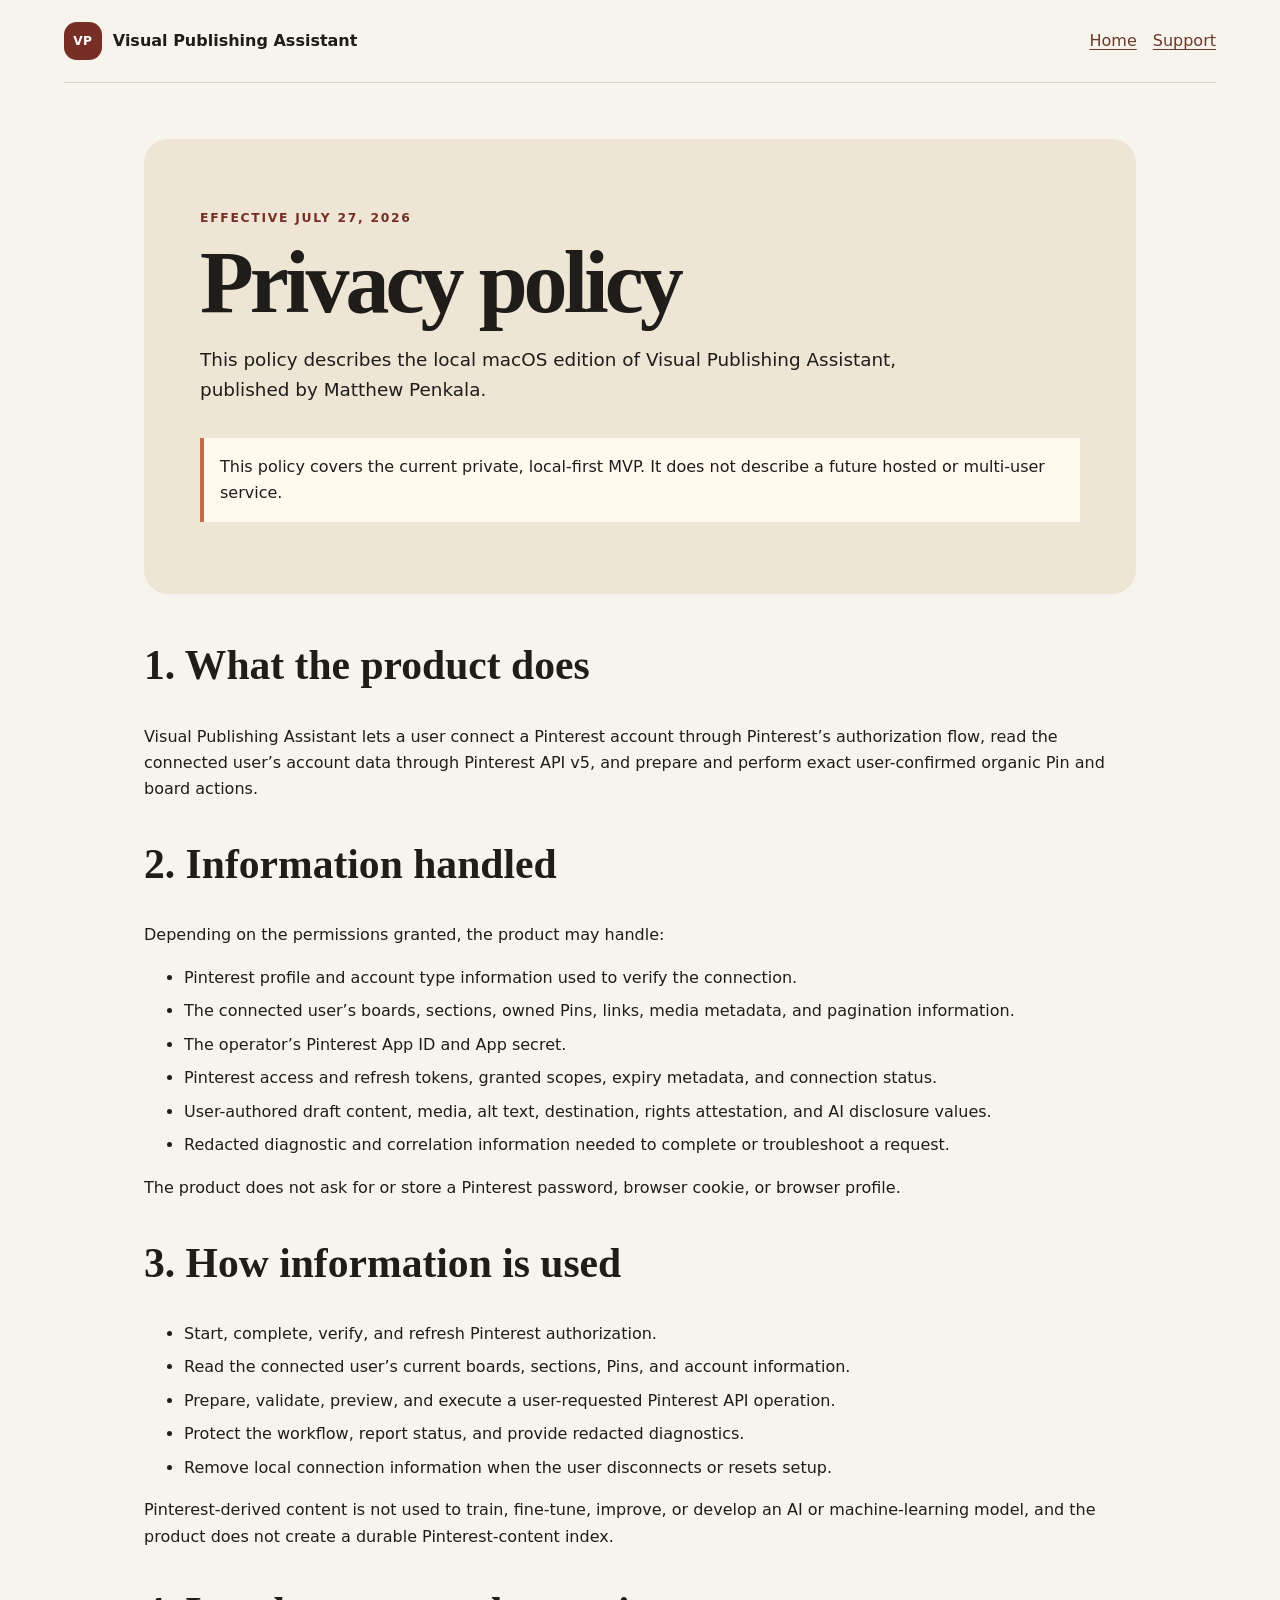
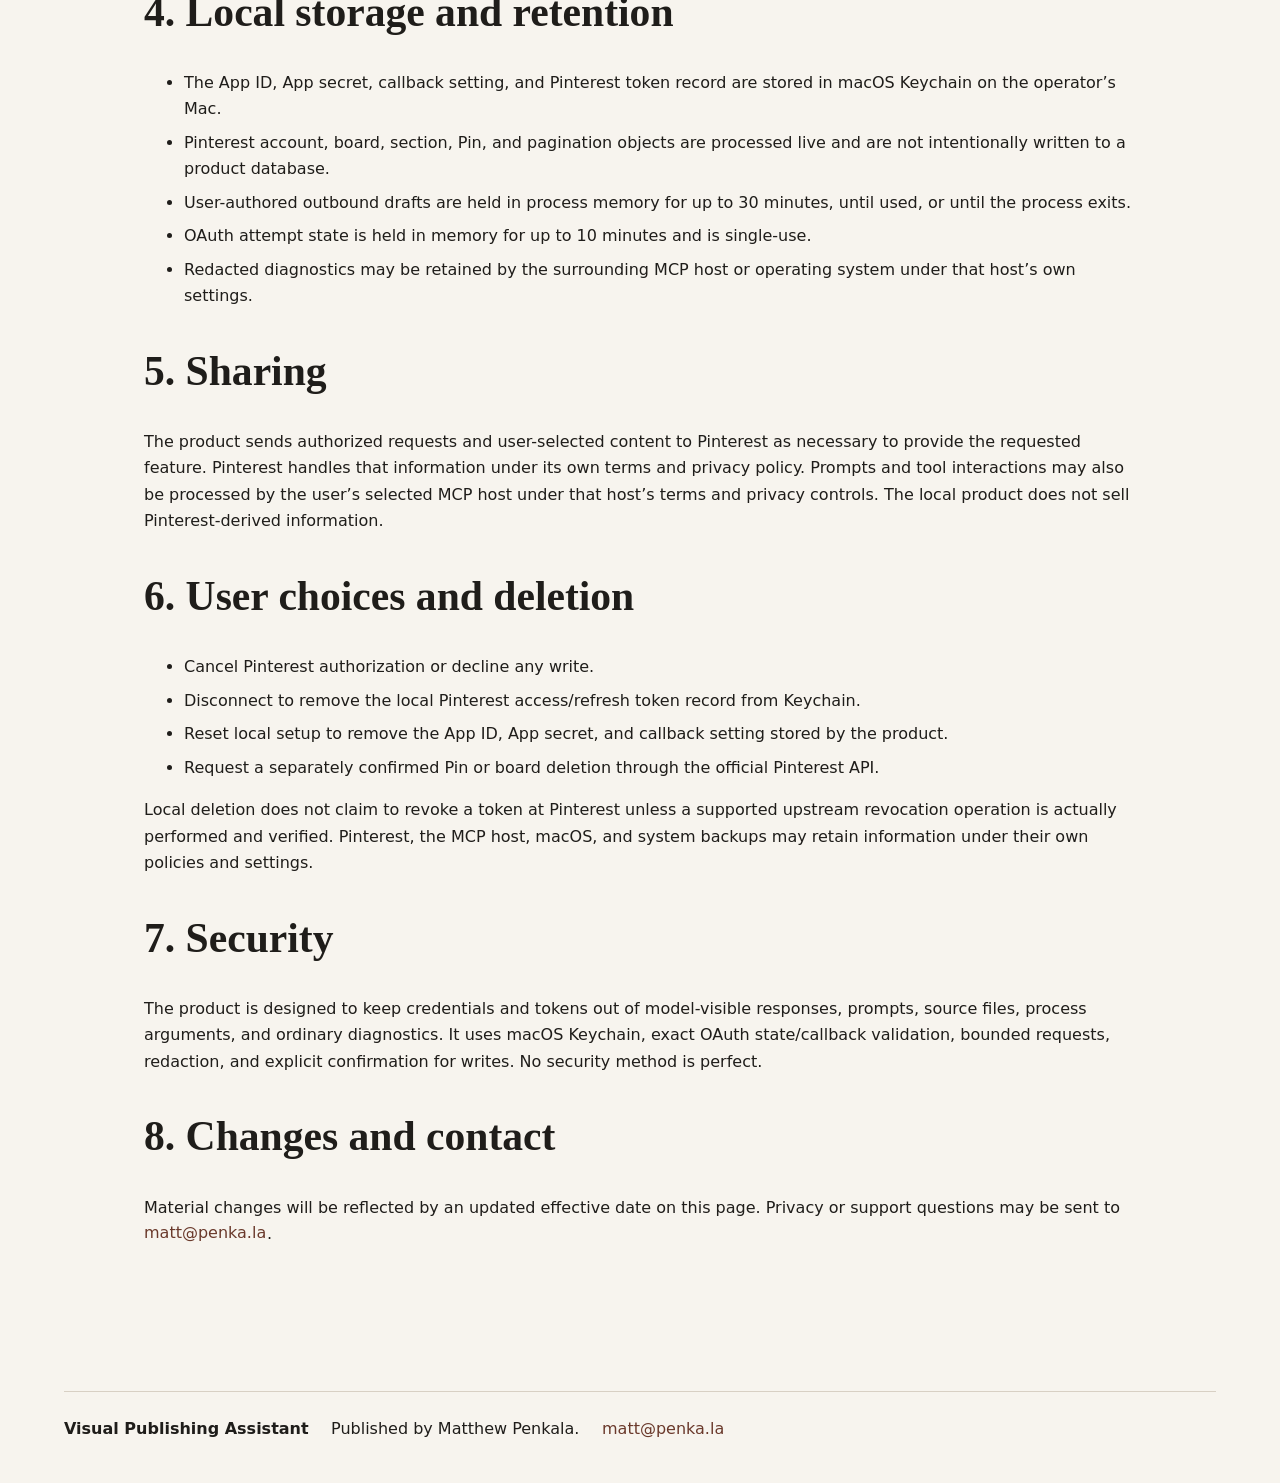
==== privacy/index.html @ 038d13bb "Protect the contact address from automated harvesting The support address was previously exposed as " ====
<!doctype html>
<html lang="en">
  <head>
    <meta charset="utf-8">
    <meta name="viewport" content="width=device-width, initial-scale=1">
    <meta name="description" content="Privacy practices for the local macOS edition of Visual Publishing Assistant.">
    <meta name="robots" content="index, follow, noai, noimageai">
    <title>Privacy Policy · Visual Publishing Assistant</title>
    <link rel="stylesheet" href="../styles.css">
    <script src="../contact.js" defer></script>
  </head>
  <body>
    <header class="site-header">
      <a class="wordmark" href="../"><span class="mark" aria-hidden="true">VP</span> Visual Publishing Assistant</a>
      <nav aria-label="Primary navigation"><a href="../">Home</a><a href="../support/">Support</a></nav>
    </header>
    <main>
      <article>
        <header class="hero compact">
          <p class="eyebrow">Effective July 27, 2026</p>
          <h1>Privacy policy</h1>
          <p class="lede">This policy describes the local macOS edition of Visual Publishing Assistant, published by Matthew Penkala.</p>
          <p class="notice">This policy covers the current private, local-first MVP. It does not describe a future hosted or multi-user service.</p>
        </header>
        <h2>1. What the product does</h2>
        <p>Visual Publishing Assistant lets a user connect a Pinterest account through Pinterest’s authorization flow, read the connected user’s account data through Pinterest API v5, and prepare and perform exact user-confirmed organic Pin and board actions.</p>
        <h2>2. Information handled</h2>
        <p>Depending on the permissions granted, the product may handle:</p>
        <ul>
          <li>Pinterest profile and account type information used to verify the connection.</li>
          <li>The connected user’s boards, sections, owned Pins, links, media metadata, and pagination information.</li>
          <li>The operator’s Pinterest App ID and App secret.</li>
          <li>Pinterest access and refresh tokens, granted scopes, expiry metadata, and connection status.</li>
          <li>User-authored draft content, media, alt text, destination, rights attestation, and AI disclosure values.</li>
          <li>Redacted diagnostic and correlation information needed to complete or troubleshoot a request.</li>
        </ul>
        <p>The product does not ask for or store a Pinterest password, browser cookie, or browser profile.</p>
        <h2>3. How information is used</h2>
        <ul>
          <li>Start, complete, verify, and refresh Pinterest authorization.</li>
          <li>Read the connected user’s current boards, sections, Pins, and account information.</li>
          <li>Prepare, validate, preview, and execute a user-requested Pinterest API operation.</li>
          <li>Protect the workflow, report status, and provide redacted diagnostics.</li>
          <li>Remove local connection information when the user disconnects or resets setup.</li>
        </ul>
        <p>Pinterest-derived content is not used to train, fine-tune, improve, or develop an AI or machine-learning model, and the product does not create a durable Pinterest-content index.</p>
        <h2>4. Local storage and retention</h2>
        <ul>
          <li>The App ID, App secret, callback setting, and Pinterest token record are stored in macOS Keychain on the operator’s Mac.</li>
          <li>Pinterest account, board, section, Pin, and pagination objects are processed live and are not intentionally written to a product database.</li>
          <li>User-authored outbound drafts are held in process memory for up to 30 minutes, until used, or until the process exits.</li>
          <li>OAuth attempt state is held in memory for up to 10 minutes and is single-use.</li>
          <li>Redacted diagnostics may be retained by the surrounding MCP host or operating system under that host’s own settings.</li>
        </ul>
        <h2>5. Sharing</h2>
        <p>The product sends authorized requests and user-selected content to Pinterest as necessary to provide the requested feature. Pinterest handles that information under its own terms and privacy policy. Prompts and tool interactions may also be processed by the user’s selected MCP host under that host’s terms and privacy controls. The local product does not sell Pinterest-derived information.</p>
        <h2>6. User choices and deletion</h2>
        <ul>
          <li>Cancel Pinterest authorization or decline any write.</li>
          <li>Disconnect to remove the local Pinterest access/refresh token record from Keychain.</li>
          <li>Reset local setup to remove the App ID, App secret, and callback setting stored by the product.</li>
          <li>Request a separately confirmed Pin or board deletion through the official Pinterest API.</li>
        </ul>
        <p>Local deletion does not claim to revoke a token at Pinterest unless a supported upstream revocation operation is actually performed and verified. Pinterest, the MCP host, macOS, and system backups may retain information under their own policies and settings.</p>
        <h2>7. Security</h2>
        <p>The product is designed to keep credentials and tokens out of model-visible responses, prompts, source files, process arguments, and ordinary diagnostics. It uses macOS Keychain, exact OAuth state/callback validation, bounded requests, redaction, and explicit confirmation for writes. No security method is perfect.</p>
        <h2>8. Changes and contact</h2>
        <p>Material changes will be reflected by an updated effective date on this page. Privacy or support questions may be sent to <a href="#contact" data-contact data-contact-display aria-label="Email support (opens your mail app)"><noscript>the address shown when JavaScript is enabled</noscript></a>.</p>
      </article>
    </main>
    <footer><strong>Visual Publishing Assistant</strong><span>Published by Matthew Penkala.</span><a href="#contact" data-contact data-contact-display aria-label="Email support (opens your mail app)"><noscript>Enable JavaScript to view the contact address.</noscript></a></footer>
  </body>
</html>
---- styles.css ----
:root {
  color-scheme: light;
  font-family: Inter, ui-sans-serif, system-ui, -apple-system, BlinkMacSystemFont, "Segoe UI", sans-serif;
  color: #1f1d1a;
  background: #f7f4ee;
  line-height: 1.65;
}

* { box-sizing: border-box; }
body { margin: 0; }
a { color: #6a392b; text-underline-offset: 0.2em; }
.site-header, main, footer { width: min(72rem, calc(100% - 2.5rem)); margin-inline: auto; }
.site-header { display: flex; align-items: center; justify-content: space-between; gap: 1rem; padding: 1.4rem 0; border-bottom: 1px solid #d8d0c4; }
.wordmark { display: flex; align-items: center; gap: 0.7rem; color: inherit; font-weight: 750; text-decoration: none; }
.mark { display: grid; place-items: center; width: 2.35rem; aspect-ratio: 1; border-radius: 0.8rem; background: #772f25; color: white; font-size: 0.76rem; letter-spacing: 0.04em; }
nav { display: flex; gap: 1rem; }
main { padding: 3.5rem 0 5rem; }
section, article { max-width: 62rem; margin: 0 auto 4rem; }
.hero { padding: clamp(2rem, 6vw, 5rem); border-radius: 1.5rem; background: #efe5d5; }
.hero.compact { padding: clamp(1.7rem, 5vw, 3.5rem); margin-bottom: 3rem; }
.eyebrow { color: #772f25; font-size: 0.77rem; font-weight: 800; letter-spacing: 0.14em; text-transform: uppercase; }
h1 { max-width: 17ch; margin: 0.35rem 0 1rem; font-family: Georgia, serif; font-size: clamp(2.5rem, 7vw, 5.5rem); line-height: 0.98; letter-spacing: -0.045em; }
h2 { margin-top: 2.4rem; font-family: Georgia, serif; font-size: clamp(1.65rem, 4vw, 2.6rem); line-height: 1.12; }
h3 { margin-bottom: 0.4rem; }
.lede { max-width: 48rem; font-size: 1.15rem; }
.actions { display: flex; flex-wrap: wrap; align-items: center; gap: 1.2rem; margin-top: 2rem; }
.button { padding: 0.75rem 1rem; border-radius: 999px; background: #772f25; color: white; text-decoration: none; }
.grid { display: grid; grid-template-columns: repeat(2, minmax(0, 1fr)); gap: 1rem; }
.grid article { margin: 0; padding: 1.35rem; border: 1px solid #d8d0c4; border-radius: 1rem; background: #fffdf8; }
.notice { margin-top: 2rem; padding: 1rem; border-left: 4px solid #c36e4a; background: #fff9ee; }
li + li { margin-top: 0.45rem; }
footer { display: flex; flex-wrap: wrap; gap: 0.8rem 1.4rem; padding: 1.5rem 0 2.5rem; border-top: 1px solid #d8d0c4; }
@media (max-width: 650px) {
  .site-header { align-items: flex-start; flex-direction: column; }
  .grid { grid-template-columns: 1fr; }
}
.email-canvas { display: inline-block; vertical-align: -0.28em; }
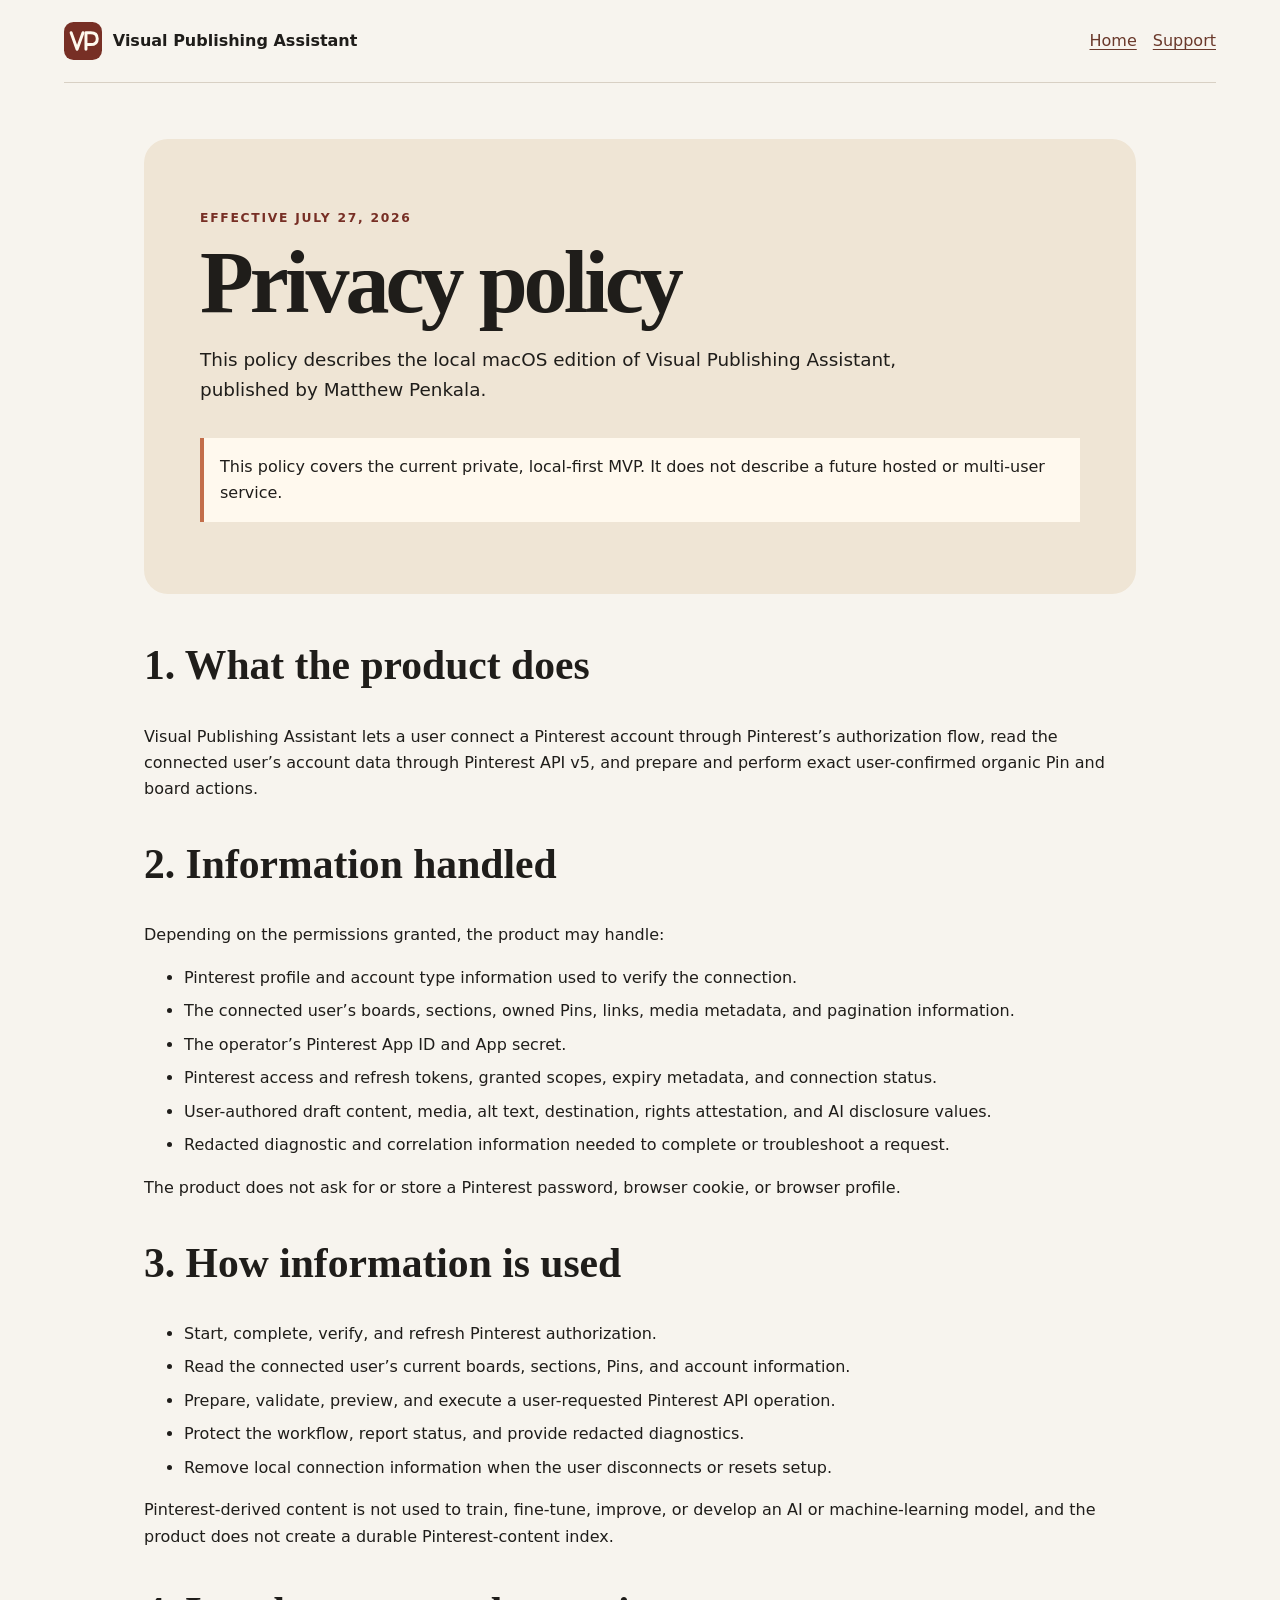
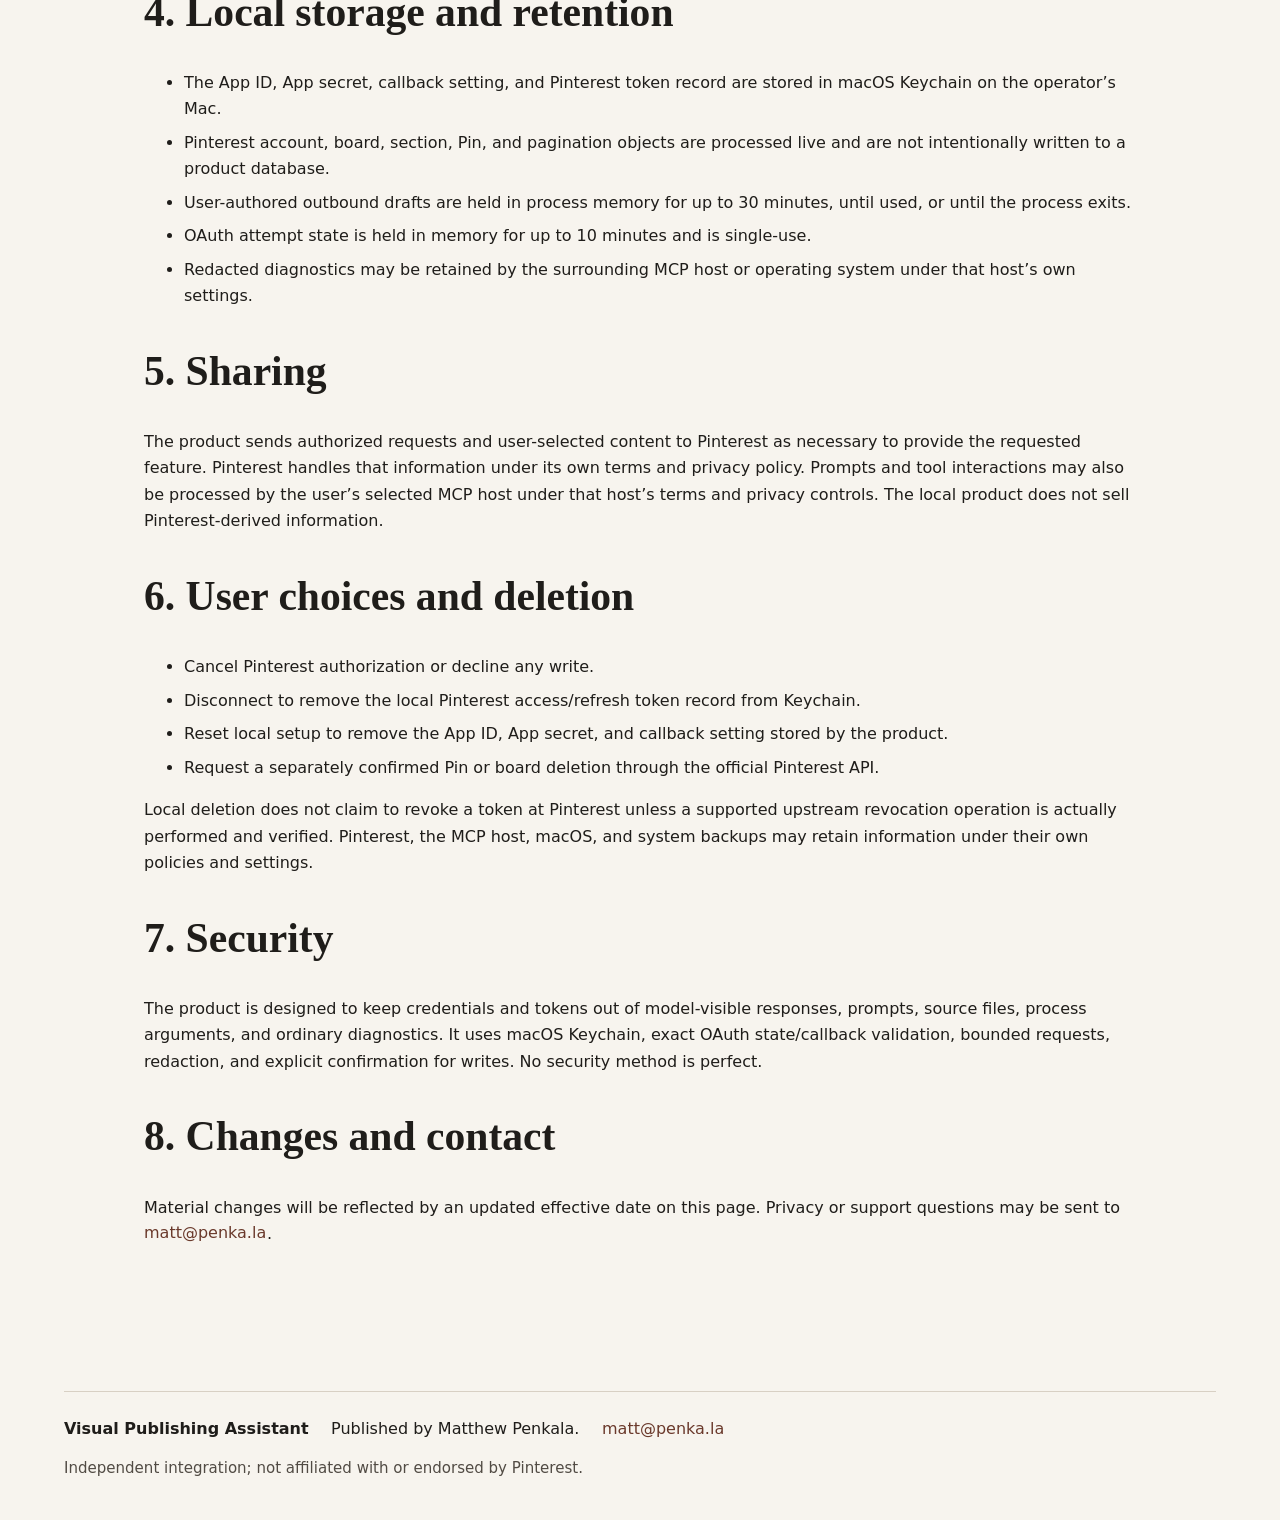
==== commit 2215ffa9: "Harden immutable public pages" ====
--- a/privacy/index.html
+++ b/privacy/index.html
@@ -2,16 +2,21 @@
 <html lang="en">
   <head>
     <meta charset="utf-8">
+    <meta http-equiv="Content-Security-Policy" content="default-src 'none'; style-src 'self'; script-src 'self'; img-src 'self' data:; connect-src 'none'; font-src 'none'; object-src 'none'; base-uri 'none'; form-action 'none'">
     <meta name="viewport" content="width=device-width, initial-scale=1">
     <meta name="description" content="Privacy practices for the local macOS edition of Visual Publishing Assistant.">
     <meta name="robots" content="index, follow, noai, noimageai">
+    <meta name="referrer" content="no-referrer">
+    <meta name="pinterest" content="nopin">
     <title>Privacy Policy · Visual Publishing Assistant</title>
+    <link rel="canonical" href="https://matthewpenkala.github.io/visual-publishing-assistant/privacy/">
+    <link rel="icon" href="../assets/vpa-mark.svg" type="image/svg+xml">
     <link rel="stylesheet" href="../styles.css">
     <script src="../contact.js" defer></script>
   </head>
   <body>
     <header class="site-header">
-      <a class="wordmark" href="../"><span class="mark" aria-hidden="true">VP</span> Visual Publishing Assistant</a>
+      <a class="wordmark" href="../"><img class="mark" src="../assets/vpa-mark.svg" alt="" width="38" height="38"> Visual Publishing Assistant</a>
       <nav aria-label="Primary navigation"><a href="../">Home</a><a href="../support/">Support</a></nav>
     </header>
     <main>
@@ -68,6 +73,6 @@
         <p>Material changes will be reflected by an updated effective date on this page. Privacy or support questions may be sent to <a href="#contact" data-contact data-contact-display aria-label="Email support (opens your mail app)"><noscript>the address shown when JavaScript is enabled</noscript></a>.</p>
       </article>
     </main>
-    <footer><strong>Visual Publishing Assistant</strong><span>Published by Matthew Penkala.</span><a href="#contact" data-contact data-contact-display aria-label="Email support (opens your mail app)"><noscript>Enable JavaScript to view the contact address.</noscript></a></footer>
+    <footer><strong>Visual Publishing Assistant</strong><span>Published by Matthew Penkala.</span><a href="#contact" data-contact data-contact-display aria-label="Email support (opens your mail app)"><noscript>Enable JavaScript to view the contact address.</noscript></a><span class="independence">Independent integration; not affiliated with or endorsed by Pinterest.</span></footer>
   </body>
 </html>
--- a/styles.css
+++ b/styles.css
@@ -9,10 +9,11 @@
 * { box-sizing: border-box; }
 body { margin: 0; }
 a { color: #6a392b; text-underline-offset: 0.2em; }
+a:focus-visible { outline: 3px solid #176b65; outline-offset: 0.22rem; border-radius: 0.2rem; }
 .site-header, main, footer { width: min(72rem, calc(100% - 2.5rem)); margin-inline: auto; }
 .site-header { display: flex; align-items: center; justify-content: space-between; gap: 1rem; padding: 1.4rem 0; border-bottom: 1px solid #d8d0c4; }
 .wordmark { display: flex; align-items: center; gap: 0.7rem; color: inherit; font-weight: 750; text-decoration: none; }
-.mark { display: grid; place-items: center; width: 2.35rem; aspect-ratio: 1; border-radius: 0.8rem; background: #772f25; color: white; font-size: 0.76rem; letter-spacing: 0.04em; }
+.mark { display: block; width: 2.35rem; height: 2.35rem; flex: 0 0 auto; }
 nav { display: flex; gap: 1rem; }
 main { padding: 3.5rem 0 5rem; }
 section, article { max-width: 62rem; margin: 0 auto 4rem; }
@@ -28,8 +29,10 @@
 .grid { display: grid; grid-template-columns: repeat(2, minmax(0, 1fr)); gap: 1rem; }
 .grid article { margin: 0; padding: 1.35rem; border: 1px solid #d8d0c4; border-radius: 1rem; background: #fffdf8; }
 .notice { margin-top: 2rem; padding: 1rem; border-left: 4px solid #c36e4a; background: #fff9ee; }
+.independence { color: #514b44; font-size: 0.94rem; }
 li + li { margin-top: 0.45rem; }
 footer { display: flex; flex-wrap: wrap; gap: 0.8rem 1.4rem; padding: 1.5rem 0 2.5rem; border-top: 1px solid #d8d0c4; }
+footer .independence { flex-basis: 100%; }
 @media (max-width: 650px) {
   .site-header { align-items: flex-start; flex-direction: column; }
   .grid { grid-template-columns: 1fr; }
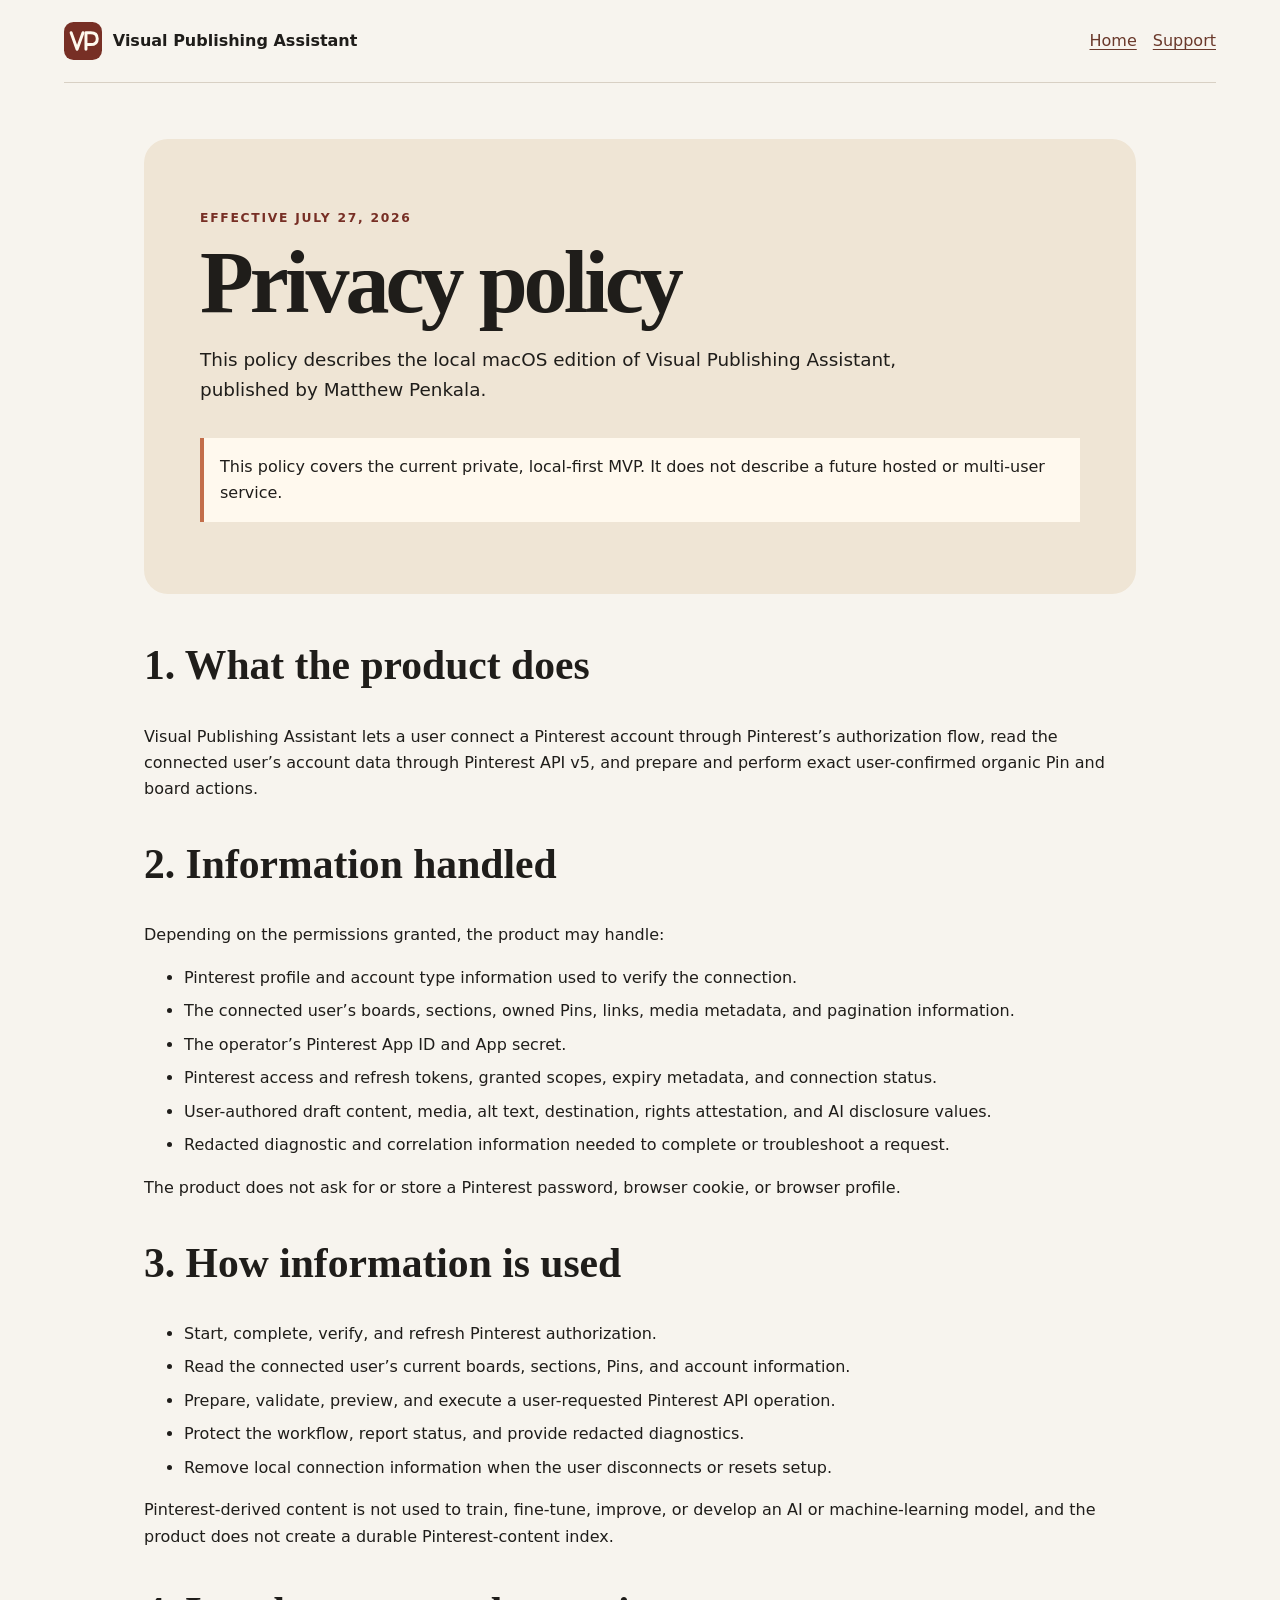
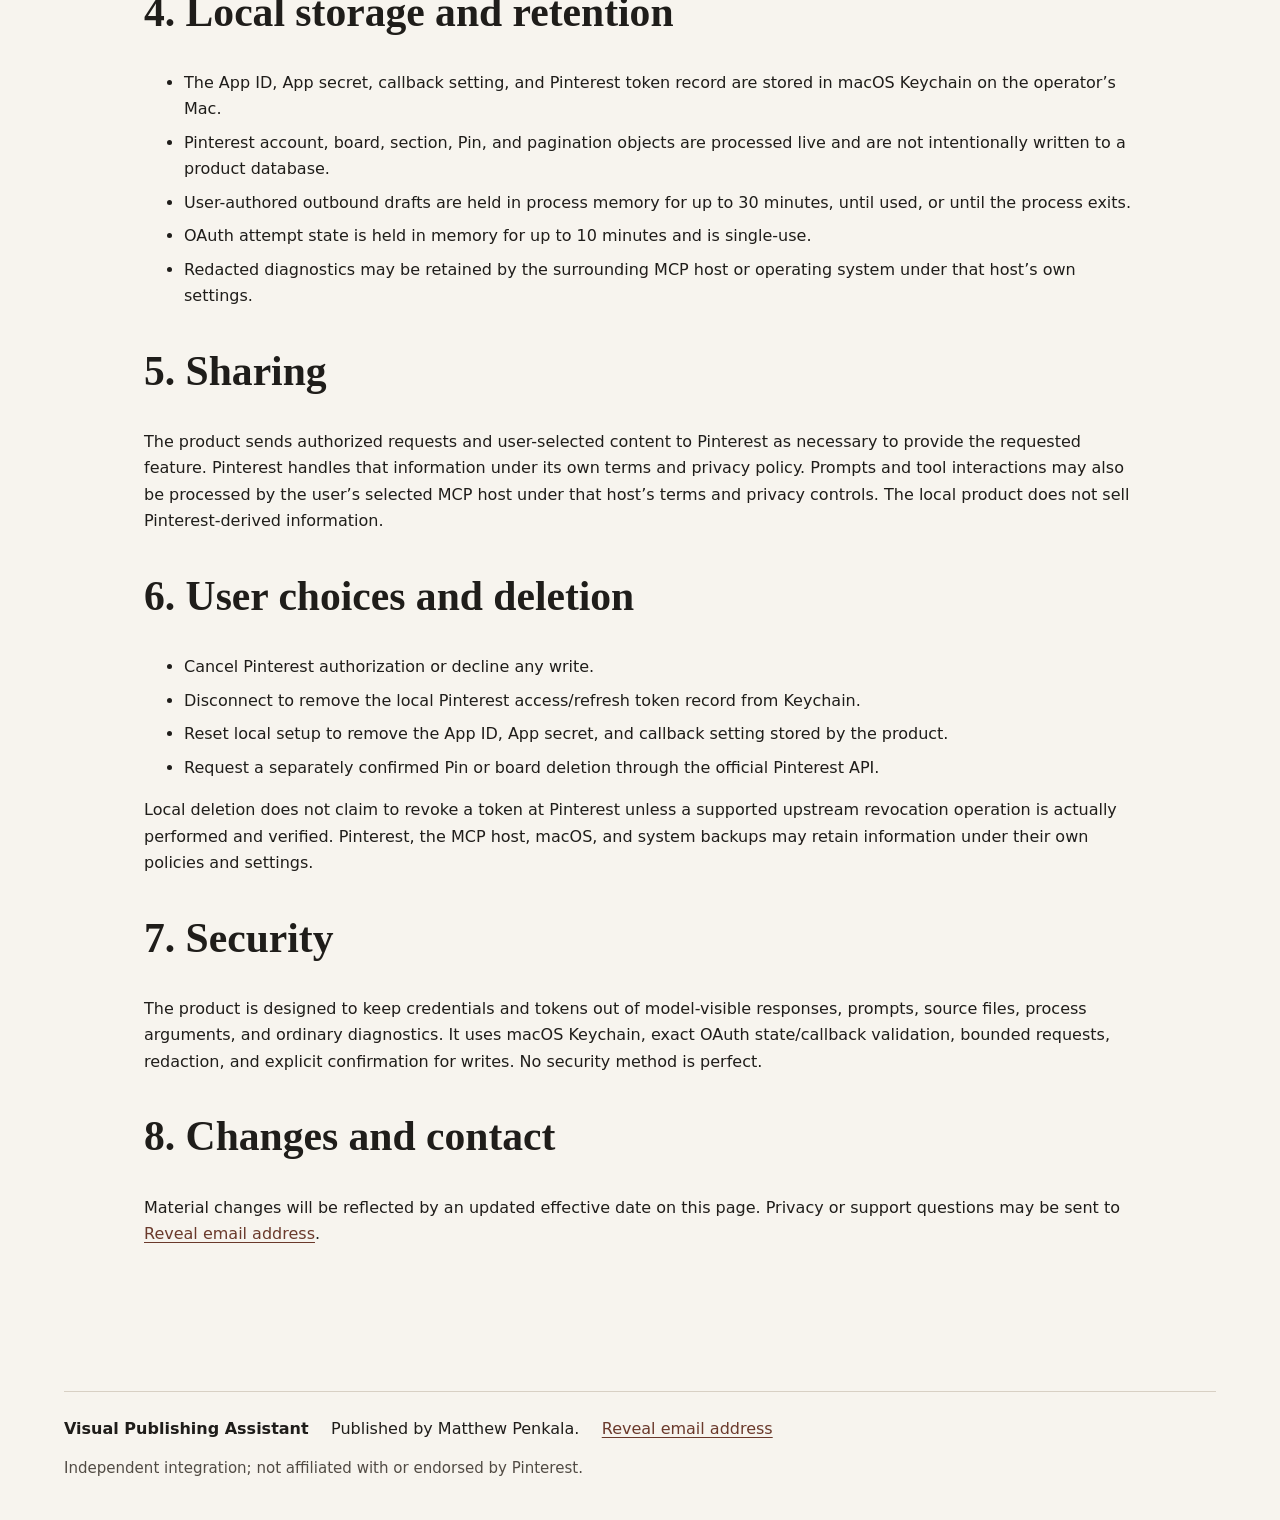
==== commit 0abc9165: "Gate contact reveal behind user action" ====
--- a/privacy/index.html
+++ b/privacy/index.html
@@ -70,9 +70,9 @@
         <h2>7. Security</h2>
         <p>The product is designed to keep credentials and tokens out of model-visible responses, prompts, source files, process arguments, and ordinary diagnostics. It uses macOS Keychain, exact OAuth state/callback validation, bounded requests, redaction, and explicit confirmation for writes. No security method is perfect.</p>
         <h2>8. Changes and contact</h2>
-        <p>Material changes will be reflected by an updated effective date on this page. Privacy or support questions may be sent to <a href="#contact" data-contact data-contact-display aria-label="Email support (opens your mail app)"><noscript>the address shown when JavaScript is enabled</noscript></a>.</p>
+        <p>Material changes will be reflected by an updated effective date on this page. Privacy or support questions may be sent to <a id="contact" href="#contact" data-contact data-contact-display aria-label="Reveal the email support address">Reveal email address<noscript> (JavaScript required)</noscript></a>.</p>
       </article>
     </main>
-    <footer><strong>Visual Publishing Assistant</strong><span>Published by Matthew Penkala.</span><a href="#contact" data-contact data-contact-display aria-label="Email support (opens your mail app)"><noscript>Enable JavaScript to view the contact address.</noscript></a><span class="independence">Independent integration; not affiliated with or endorsed by Pinterest.</span></footer>
+    <footer><strong>Visual Publishing Assistant</strong><span>Published by Matthew Penkala.</span><a href="#contact" data-contact data-contact-display aria-label="Reveal the email support address">Reveal email address<noscript> (JavaScript required)</noscript></a><span class="independence">Independent integration; not affiliated with or endorsed by Pinterest.</span></footer>
   </body>
 </html>
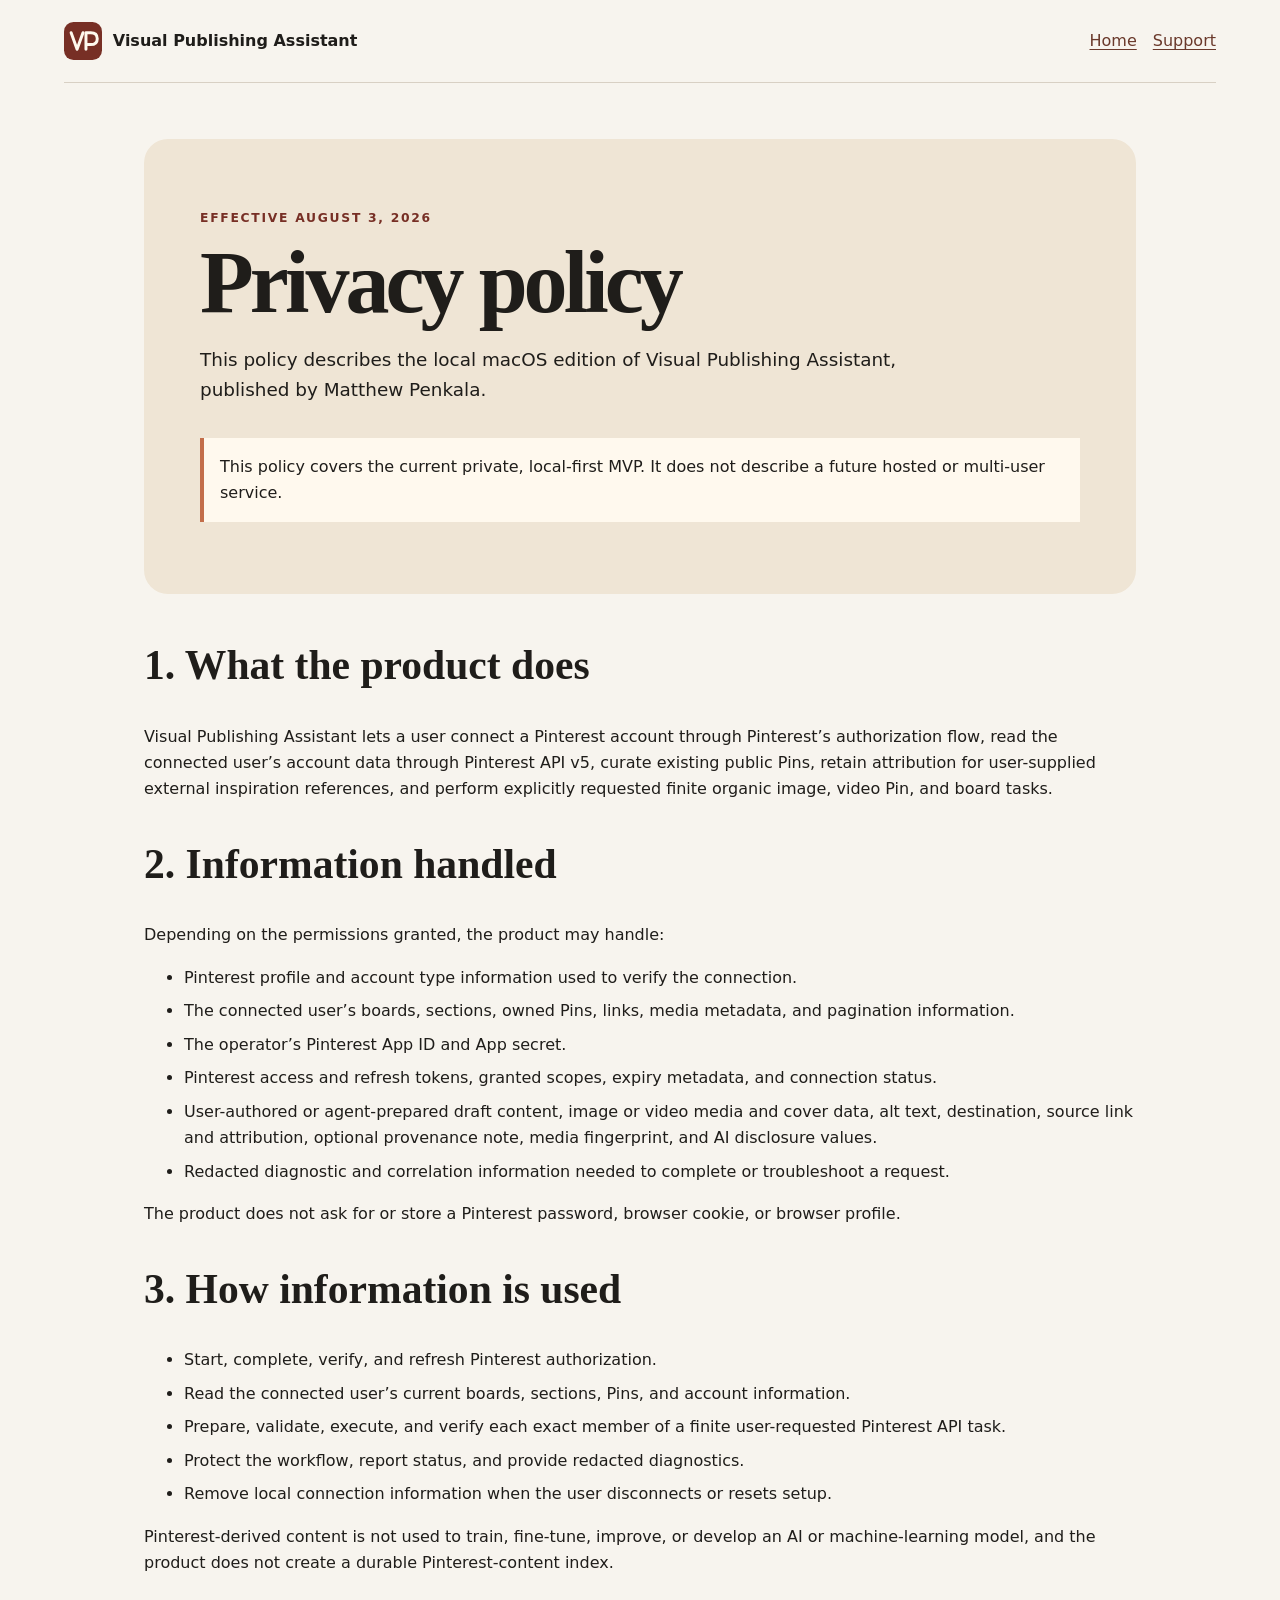
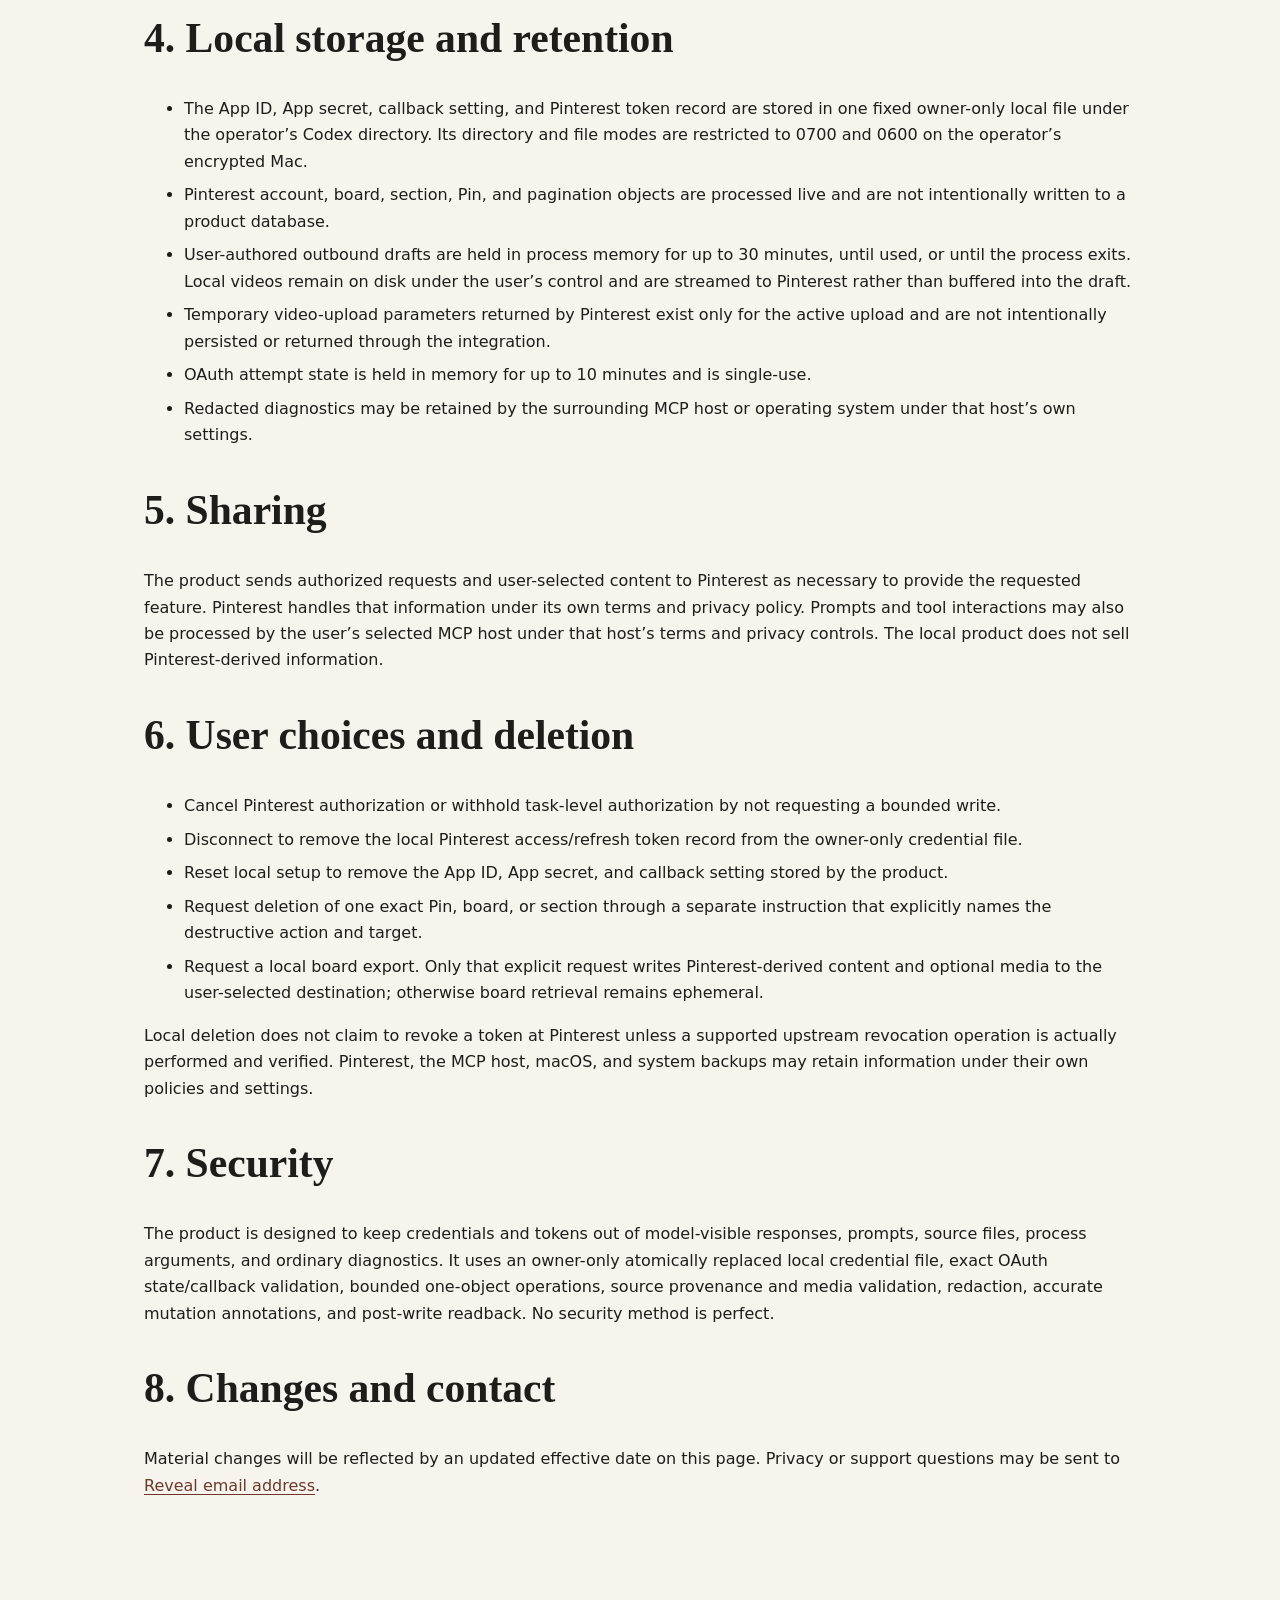
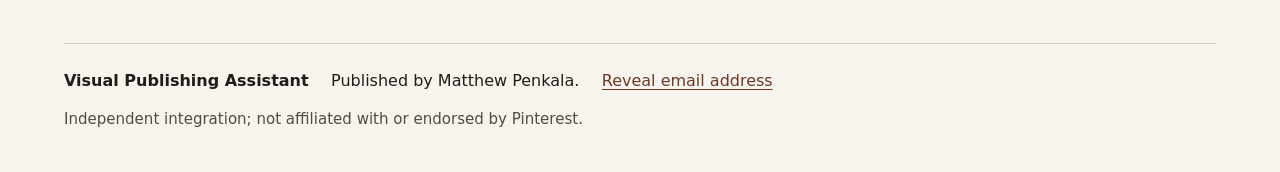
==== commit 36f9def2: "Document comprehensive organic Pinterest workflows" ====
--- a/privacy/index.html
+++ b/privacy/index.html
@@ -22,13 +22,13 @@
     <main>
       <article>
         <header class="hero compact">
-          <p class="eyebrow">Effective July 27, 2026</p>
+          <p class="eyebrow">Effective August 3, 2026</p>
           <h1>Privacy policy</h1>
           <p class="lede">This policy describes the local macOS edition of Visual Publishing Assistant, published by Matthew Penkala.</p>
           <p class="notice">This policy covers the current private, local-first MVP. It does not describe a future hosted or multi-user service.</p>
         </header>
         <h2>1. What the product does</h2>
-        <p>Visual Publishing Assistant lets a user connect a Pinterest account through Pinterest’s authorization flow, read the connected user’s account data through Pinterest API v5, and prepare and perform exact user-confirmed organic Pin and board actions.</p>
+        <p>Visual Publishing Assistant lets a user connect a Pinterest account through Pinterest’s authorization flow, read the connected user’s account data through Pinterest API v5, curate existing public Pins, retain attribution for user-supplied external inspiration references, and perform explicitly requested finite organic image, video Pin, and board tasks.</p>
         <h2>2. Information handled</h2>
         <p>Depending on the permissions granted, the product may handle:</p>
         <ul>
@@ -36,7 +36,7 @@
           <li>The connected user’s boards, sections, owned Pins, links, media metadata, and pagination information.</li>
           <li>The operator’s Pinterest App ID and App secret.</li>
           <li>Pinterest access and refresh tokens, granted scopes, expiry metadata, and connection status.</li>
-          <li>User-authored draft content, media, alt text, destination, rights attestation, and AI disclosure values.</li>
+          <li>User-authored or agent-prepared draft content, image or video media and cover data, alt text, destination, source link and attribution, optional provenance note, media fingerprint, and AI disclosure values.</li>
           <li>Redacted diagnostic and correlation information needed to complete or troubleshoot a request.</li>
         </ul>
         <p>The product does not ask for or store a Pinterest password, browser cookie, or browser profile.</p>
@@ -44,16 +44,17 @@
         <ul>
           <li>Start, complete, verify, and refresh Pinterest authorization.</li>
           <li>Read the connected user’s current boards, sections, Pins, and account information.</li>
-          <li>Prepare, validate, preview, and execute a user-requested Pinterest API operation.</li>
+          <li>Prepare, validate, execute, and verify each exact member of a finite user-requested Pinterest API task.</li>
           <li>Protect the workflow, report status, and provide redacted diagnostics.</li>
           <li>Remove local connection information when the user disconnects or resets setup.</li>
         </ul>
         <p>Pinterest-derived content is not used to train, fine-tune, improve, or develop an AI or machine-learning model, and the product does not create a durable Pinterest-content index.</p>
         <h2>4. Local storage and retention</h2>
         <ul>
-          <li>The App ID, App secret, callback setting, and Pinterest token record are stored in macOS Keychain on the operator’s Mac.</li>
+          <li>The App ID, App secret, callback setting, and Pinterest token record are stored in one fixed owner-only local file under the operator’s Codex directory. Its directory and file modes are restricted to 0700 and 0600 on the operator’s encrypted Mac.</li>
           <li>Pinterest account, board, section, Pin, and pagination objects are processed live and are not intentionally written to a product database.</li>
-          <li>User-authored outbound drafts are held in process memory for up to 30 minutes, until used, or until the process exits.</li>
+          <li>User-authored outbound drafts are held in process memory for up to 30 minutes, until used, or until the process exits. Local videos remain on disk under the user’s control and are streamed to Pinterest rather than buffered into the draft.</li>
+          <li>Temporary video-upload parameters returned by Pinterest exist only for the active upload and are not intentionally persisted or returned through the integration.</li>
           <li>OAuth attempt state is held in memory for up to 10 minutes and is single-use.</li>
           <li>Redacted diagnostics may be retained by the surrounding MCP host or operating system under that host’s own settings.</li>
         </ul>
@@ -61,14 +62,15 @@
         <p>The product sends authorized requests and user-selected content to Pinterest as necessary to provide the requested feature. Pinterest handles that information under its own terms and privacy policy. Prompts and tool interactions may also be processed by the user’s selected MCP host under that host’s terms and privacy controls. The local product does not sell Pinterest-derived information.</p>
         <h2>6. User choices and deletion</h2>
         <ul>
-          <li>Cancel Pinterest authorization or decline any write.</li>
-          <li>Disconnect to remove the local Pinterest access/refresh token record from Keychain.</li>
+          <li>Cancel Pinterest authorization or withhold task-level authorization by not requesting a bounded write.</li>
+          <li>Disconnect to remove the local Pinterest access/refresh token record from the owner-only credential file.</li>
           <li>Reset local setup to remove the App ID, App secret, and callback setting stored by the product.</li>
-          <li>Request a separately confirmed Pin or board deletion through the official Pinterest API.</li>
+          <li>Request deletion of one exact Pin, board, or section through a separate instruction that explicitly names the destructive action and target.</li>
+          <li>Request a local board export. Only that explicit request writes Pinterest-derived content and optional media to the user-selected destination; otherwise board retrieval remains ephemeral.</li>
         </ul>
         <p>Local deletion does not claim to revoke a token at Pinterest unless a supported upstream revocation operation is actually performed and verified. Pinterest, the MCP host, macOS, and system backups may retain information under their own policies and settings.</p>
         <h2>7. Security</h2>
-        <p>The product is designed to keep credentials and tokens out of model-visible responses, prompts, source files, process arguments, and ordinary diagnostics. It uses macOS Keychain, exact OAuth state/callback validation, bounded requests, redaction, and explicit confirmation for writes. No security method is perfect.</p>
+        <p>The product is designed to keep credentials and tokens out of model-visible responses, prompts, source files, process arguments, and ordinary diagnostics. It uses an owner-only atomically replaced local credential file, exact OAuth state/callback validation, bounded one-object operations, source provenance and media validation, redaction, accurate mutation annotations, and post-write readback. No security method is perfect.</p>
         <h2>8. Changes and contact</h2>
         <p>Material changes will be reflected by an updated effective date on this page. Privacy or support questions may be sent to <a id="contact" href="#contact" data-contact data-contact-display aria-label="Reveal the email support address">Reveal email address<noscript> (JavaScript required)</noscript></a>.</p>
       </article>
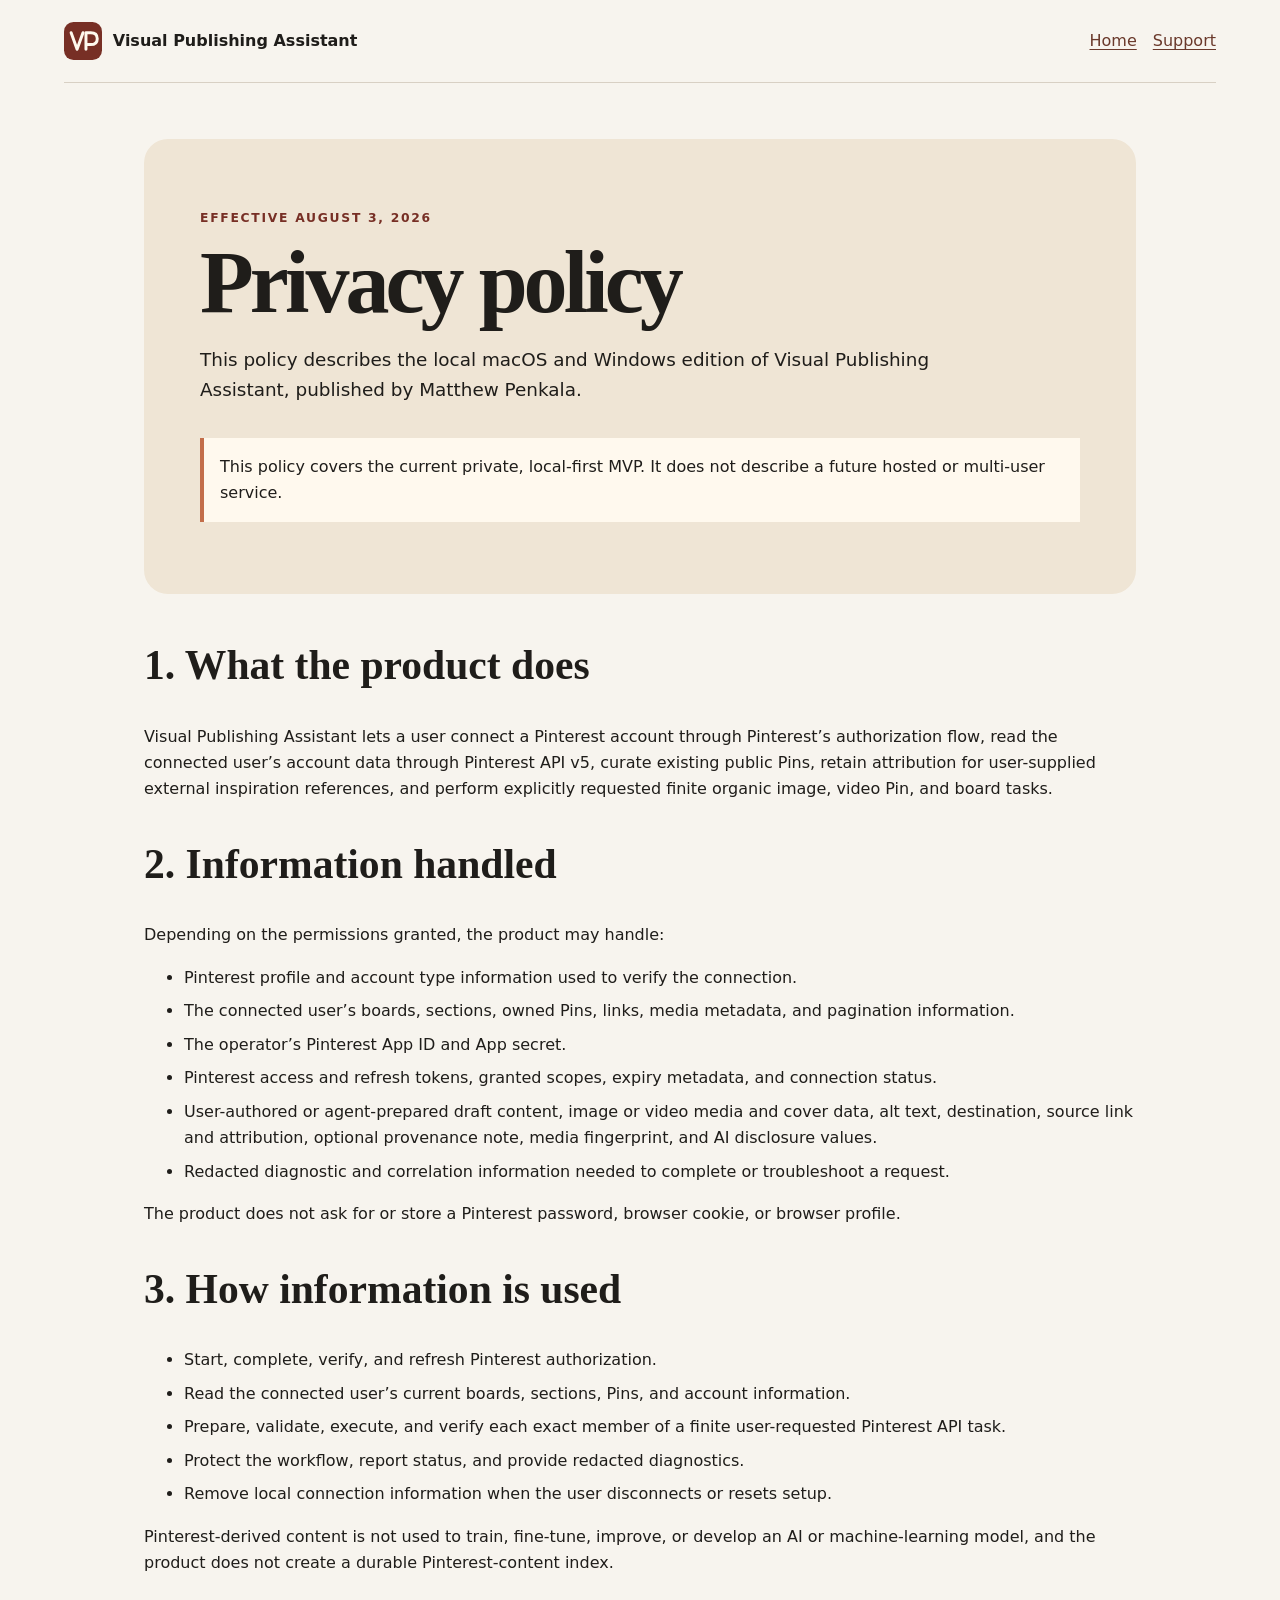
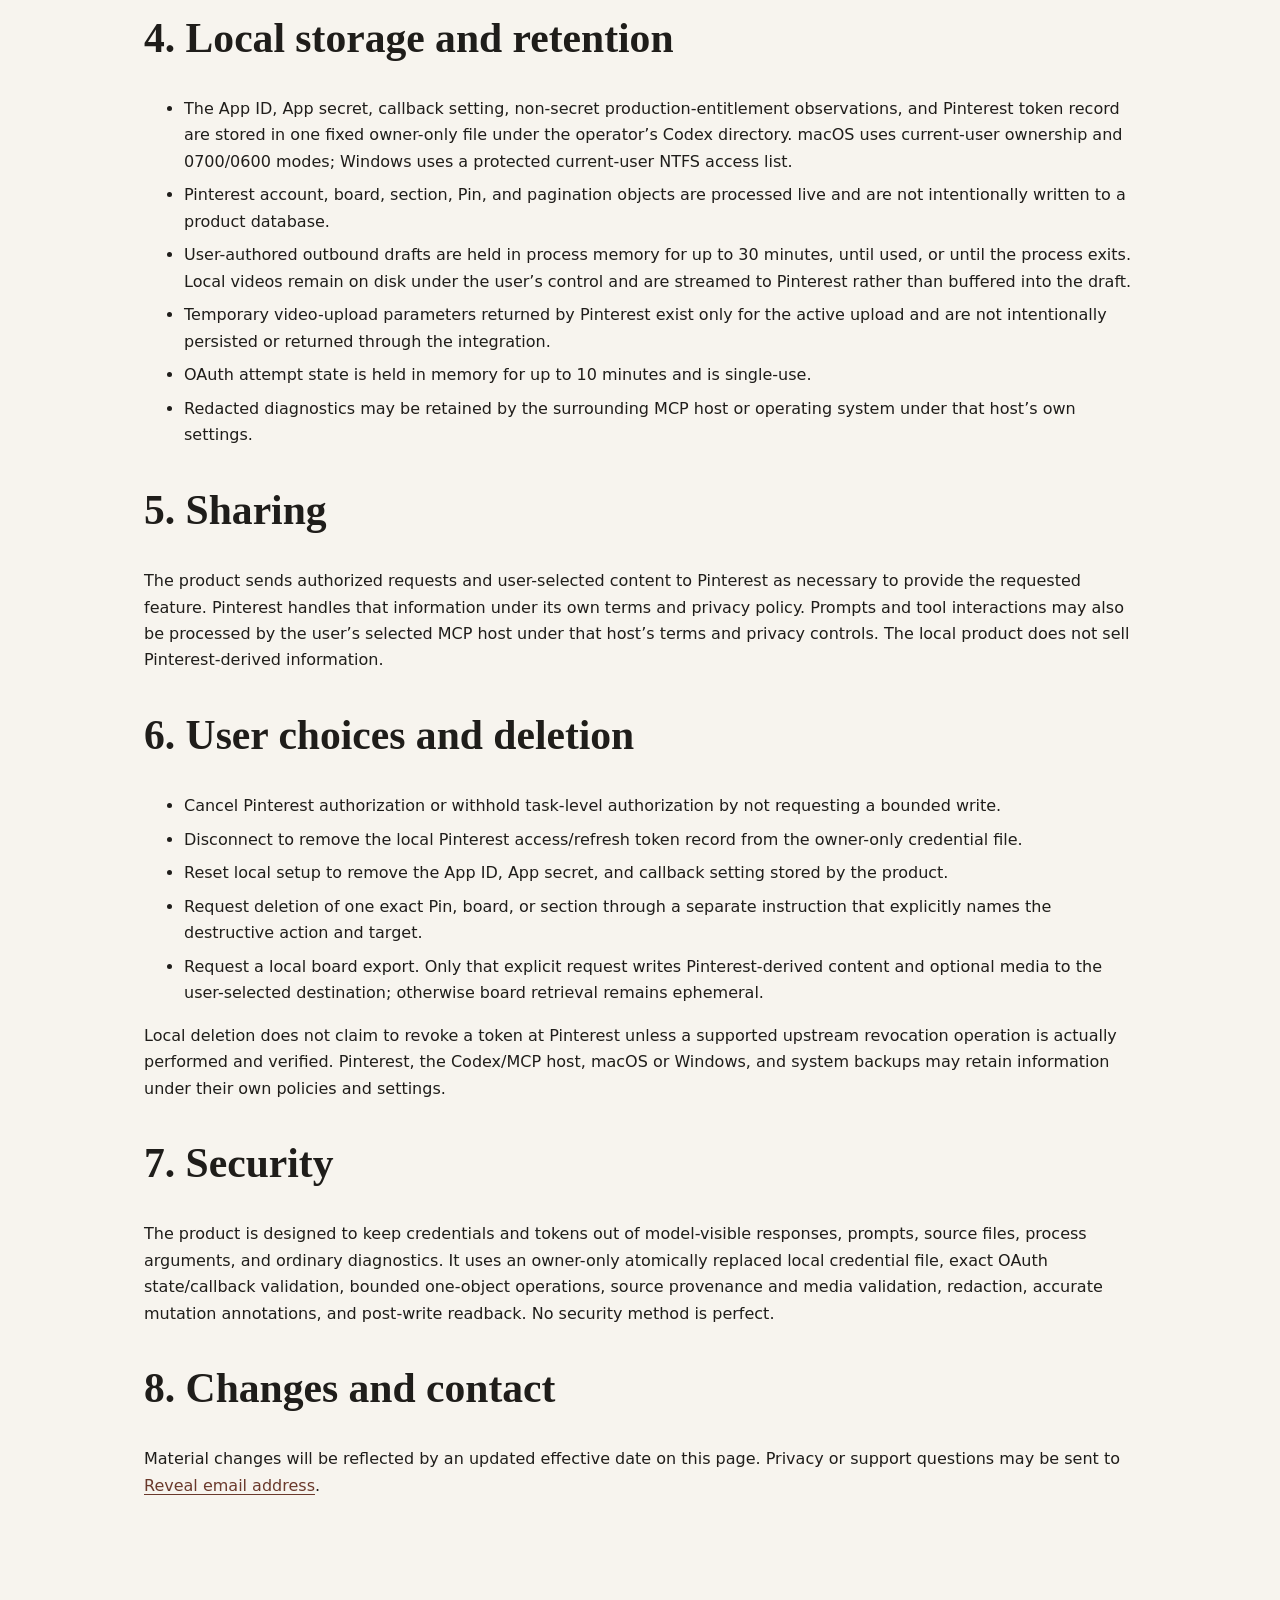
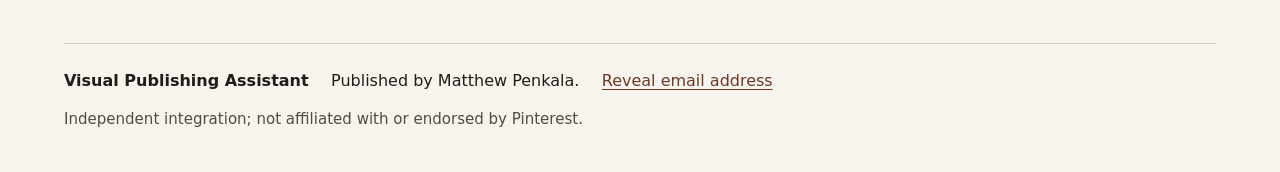
==== commit d0ecaac9: "Document cross-platform Pinterest access boundary" ====
--- a/privacy/index.html
+++ b/privacy/index.html
@@ -4,7 +4,7 @@
     <meta charset="utf-8">
     <meta http-equiv="Content-Security-Policy" content="default-src 'none'; style-src 'self'; script-src 'self'; img-src 'self' data:; connect-src 'none'; font-src 'none'; object-src 'none'; base-uri 'none'; form-action 'none'">
     <meta name="viewport" content="width=device-width, initial-scale=1">
-    <meta name="description" content="Privacy practices for the local macOS edition of Visual Publishing Assistant.">
+    <meta name="description" content="Privacy practices for the local macOS and Windows edition of Visual Publishing Assistant.">
     <meta name="robots" content="index, follow, noai, noimageai">
     <meta name="referrer" content="no-referrer">
     <meta name="pinterest" content="nopin">
@@ -24,7 +24,7 @@
         <header class="hero compact">
           <p class="eyebrow">Effective August 3, 2026</p>
           <h1>Privacy policy</h1>
-          <p class="lede">This policy describes the local macOS edition of Visual Publishing Assistant, published by Matthew Penkala.</p>
+          <p class="lede">This policy describes the local macOS and Windows edition of Visual Publishing Assistant, published by Matthew Penkala.</p>
           <p class="notice">This policy covers the current private, local-first MVP. It does not describe a future hosted or multi-user service.</p>
         </header>
         <h2>1. What the product does</h2>
@@ -51,7 +51,7 @@
         <p>Pinterest-derived content is not used to train, fine-tune, improve, or develop an AI or machine-learning model, and the product does not create a durable Pinterest-content index.</p>
         <h2>4. Local storage and retention</h2>
         <ul>
-          <li>The App ID, App secret, callback setting, and Pinterest token record are stored in one fixed owner-only local file under the operator’s Codex directory. Its directory and file modes are restricted to 0700 and 0600 on the operator’s encrypted Mac.</li>
+          <li>The App ID, App secret, callback setting, non-secret production-entitlement observations, and Pinterest token record are stored in one fixed owner-only file under the operator’s Codex directory. macOS uses current-user ownership and 0700/0600 modes; Windows uses a protected current-user NTFS access list.</li>
           <li>Pinterest account, board, section, Pin, and pagination objects are processed live and are not intentionally written to a product database.</li>
           <li>User-authored outbound drafts are held in process memory for up to 30 minutes, until used, or until the process exits. Local videos remain on disk under the user’s control and are streamed to Pinterest rather than buffered into the draft.</li>
           <li>Temporary video-upload parameters returned by Pinterest exist only for the active upload and are not intentionally persisted or returned through the integration.</li>
@@ -68,7 +68,7 @@
           <li>Request deletion of one exact Pin, board, or section through a separate instruction that explicitly names the destructive action and target.</li>
           <li>Request a local board export. Only that explicit request writes Pinterest-derived content and optional media to the user-selected destination; otherwise board retrieval remains ephemeral.</li>
         </ul>
-        <p>Local deletion does not claim to revoke a token at Pinterest unless a supported upstream revocation operation is actually performed and verified. Pinterest, the MCP host, macOS, and system backups may retain information under their own policies and settings.</p>
+        <p>Local deletion does not claim to revoke a token at Pinterest unless a supported upstream revocation operation is actually performed and verified. Pinterest, the Codex/MCP host, macOS or Windows, and system backups may retain information under their own policies and settings.</p>
         <h2>7. Security</h2>
         <p>The product is designed to keep credentials and tokens out of model-visible responses, prompts, source files, process arguments, and ordinary diagnostics. It uses an owner-only atomically replaced local credential file, exact OAuth state/callback validation, bounded one-object operations, source provenance and media validation, redaction, accurate mutation annotations, and post-write readback. No security method is perfect.</p>
         <h2>8. Changes and contact</h2>
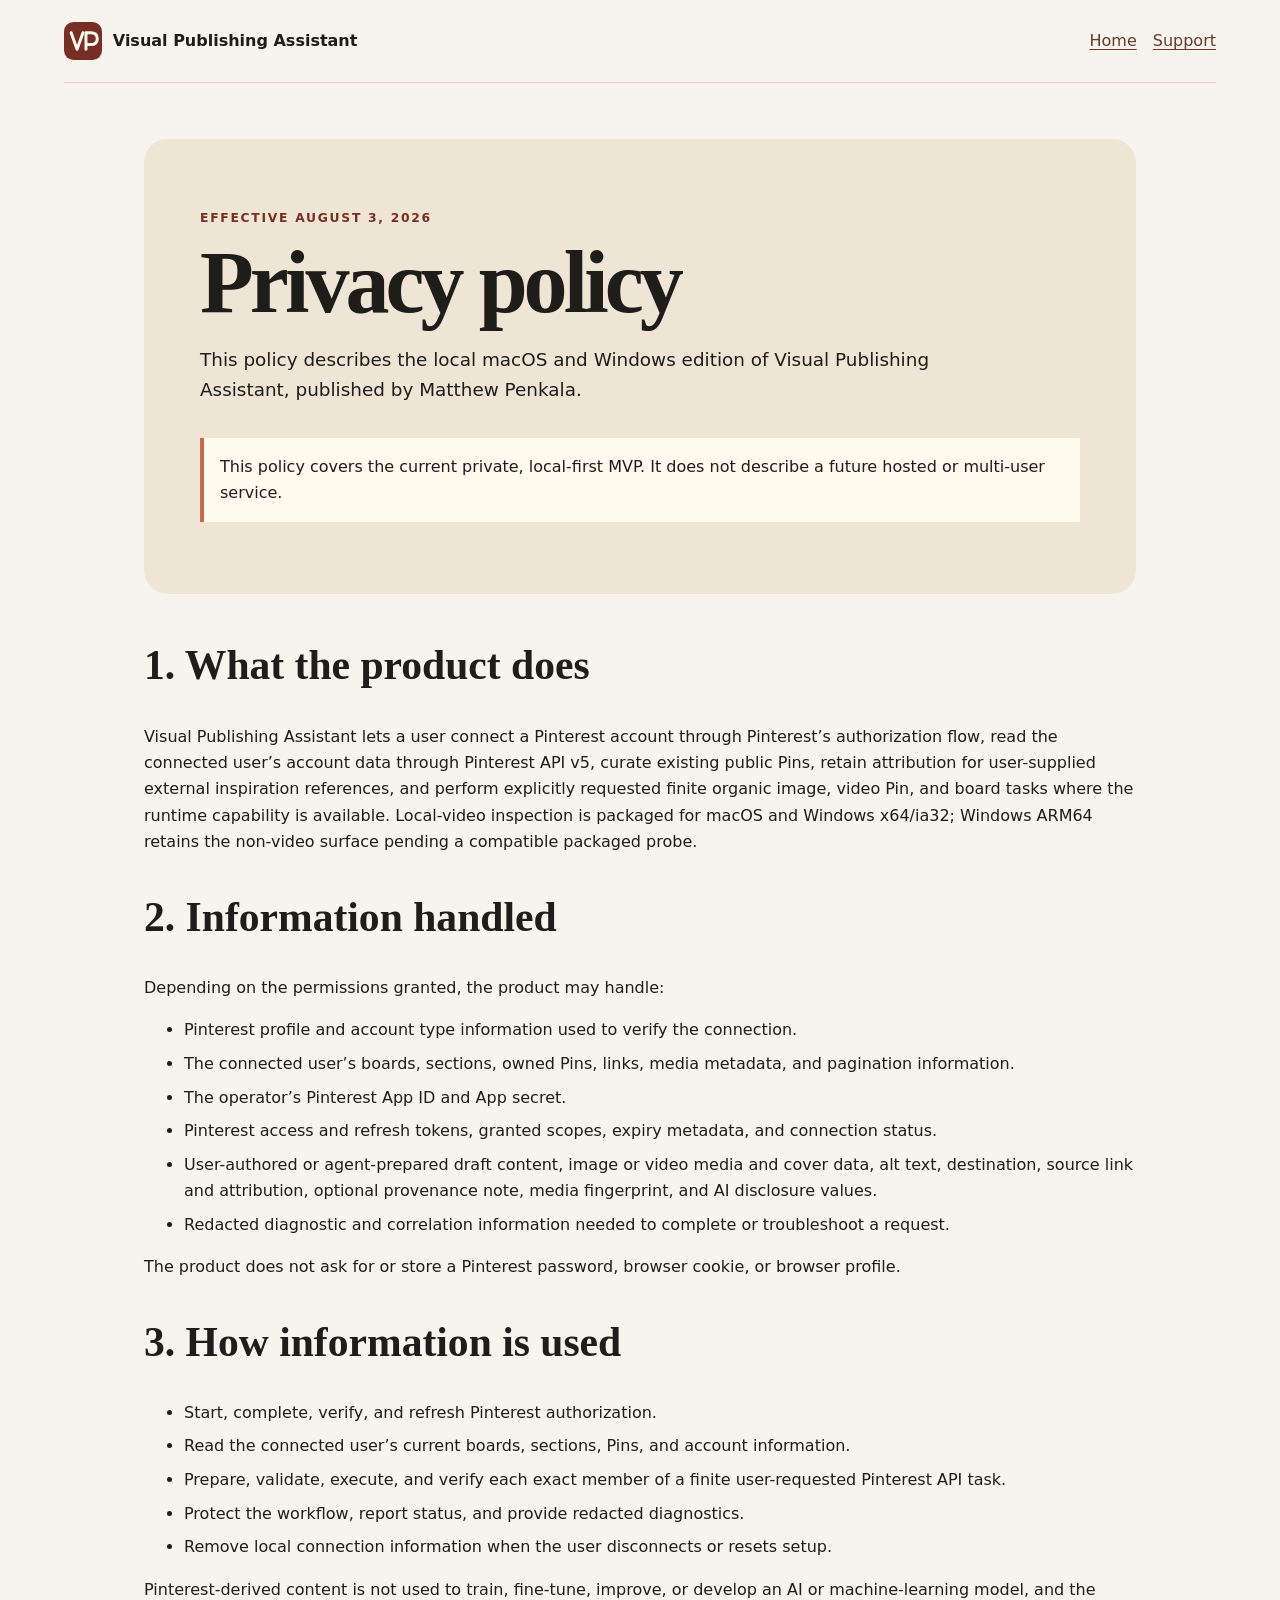
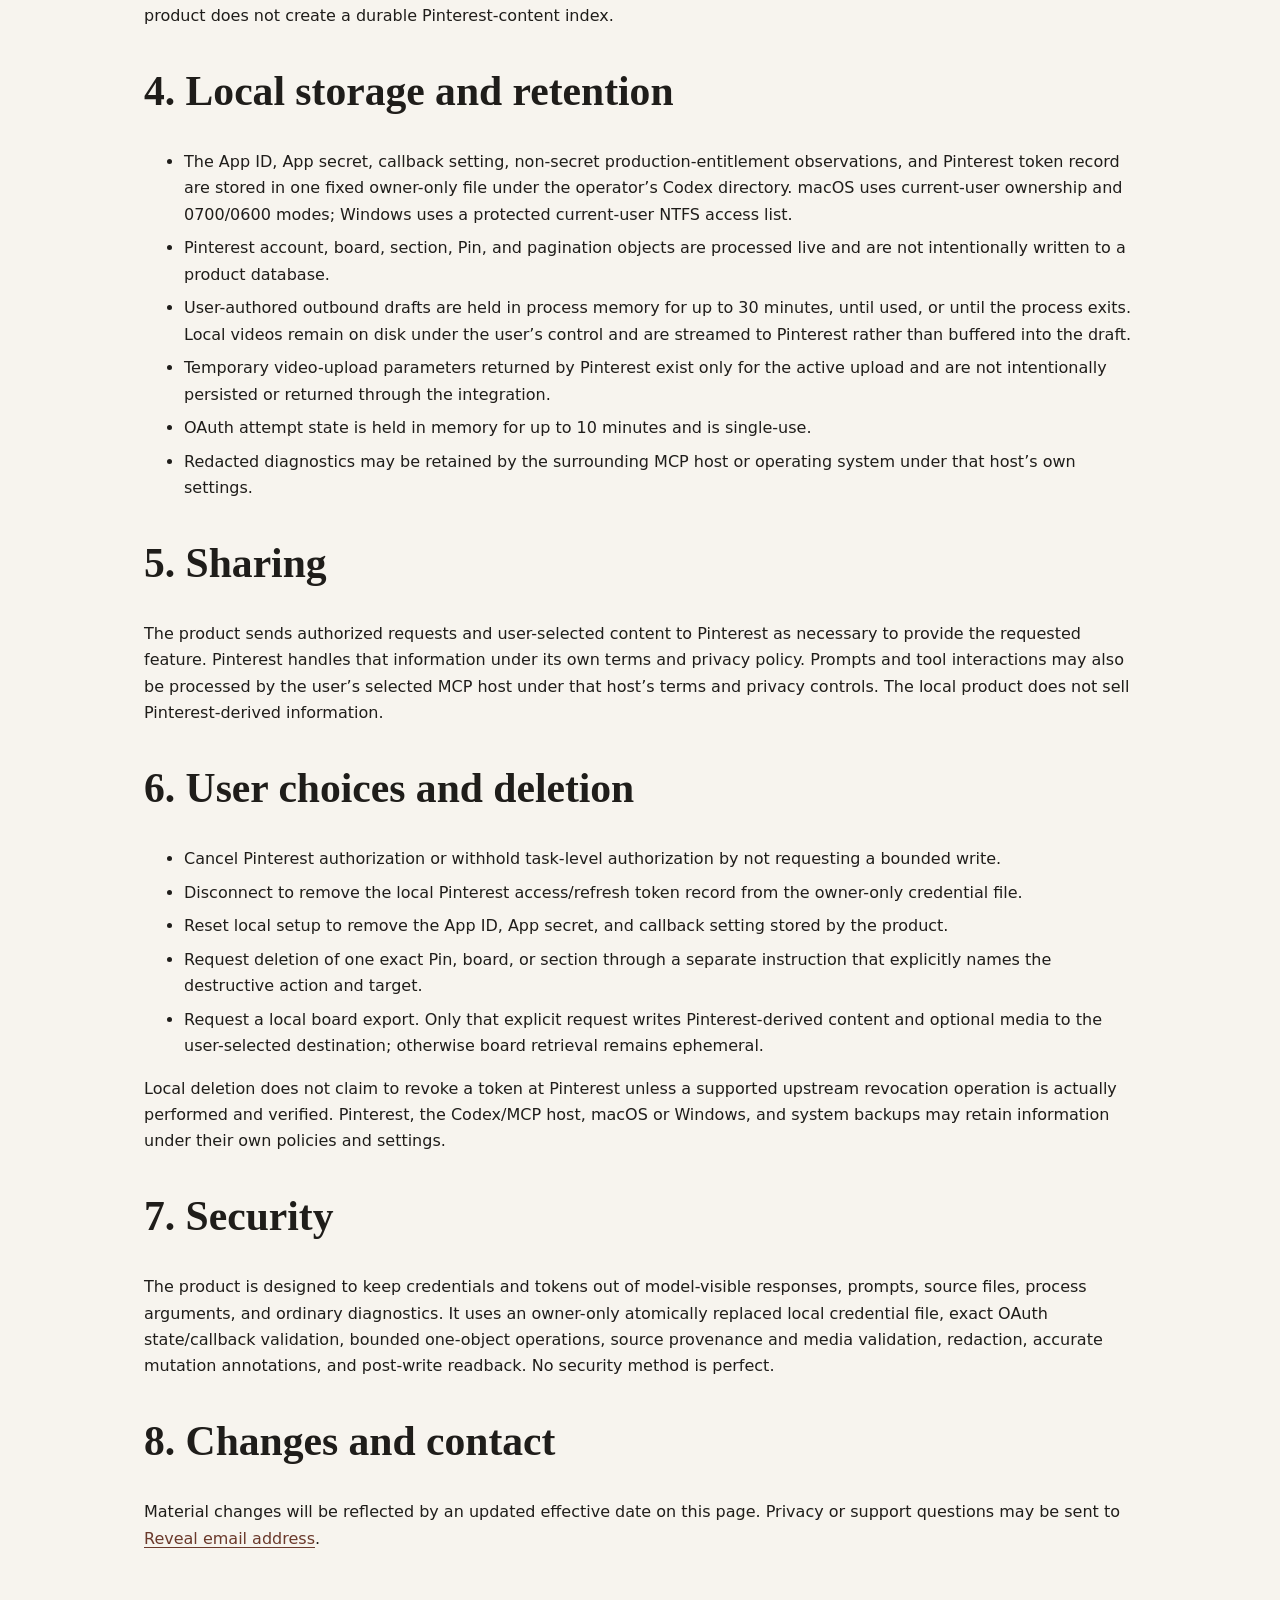
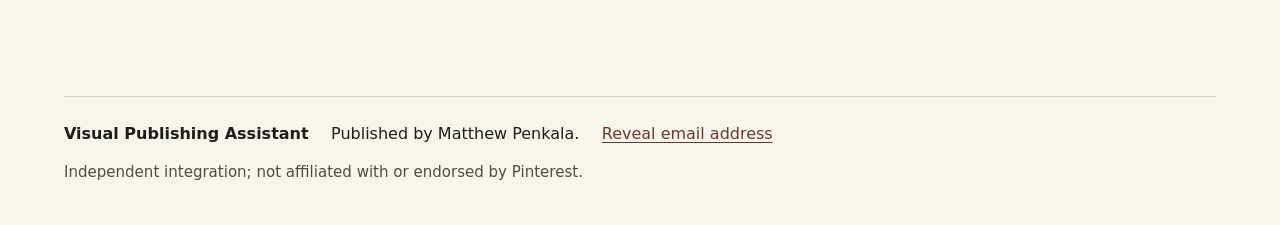
==== commit cc7b09d9: "Clarify production and Windows capability boundaries" ====
--- a/privacy/index.html
+++ b/privacy/index.html
@@ -28,7 +28,7 @@
           <p class="notice">This policy covers the current private, local-first MVP. It does not describe a future hosted or multi-user service.</p>
         </header>
         <h2>1. What the product does</h2>
-        <p>Visual Publishing Assistant lets a user connect a Pinterest account through Pinterest’s authorization flow, read the connected user’s account data through Pinterest API v5, curate existing public Pins, retain attribution for user-supplied external inspiration references, and perform explicitly requested finite organic image, video Pin, and board tasks.</p>
+        <p>Visual Publishing Assistant lets a user connect a Pinterest account through Pinterest’s authorization flow, read the connected user’s account data through Pinterest API v5, curate existing public Pins, retain attribution for user-supplied external inspiration references, and perform explicitly requested finite organic image, video Pin, and board tasks where the runtime capability is available. Local-video inspection is packaged for macOS and Windows x64/ia32; Windows ARM64 retains the non-video surface pending a compatible packaged probe.</p>
         <h2>2. Information handled</h2>
         <p>Depending on the permissions granted, the product may handle:</p>
         <ul>
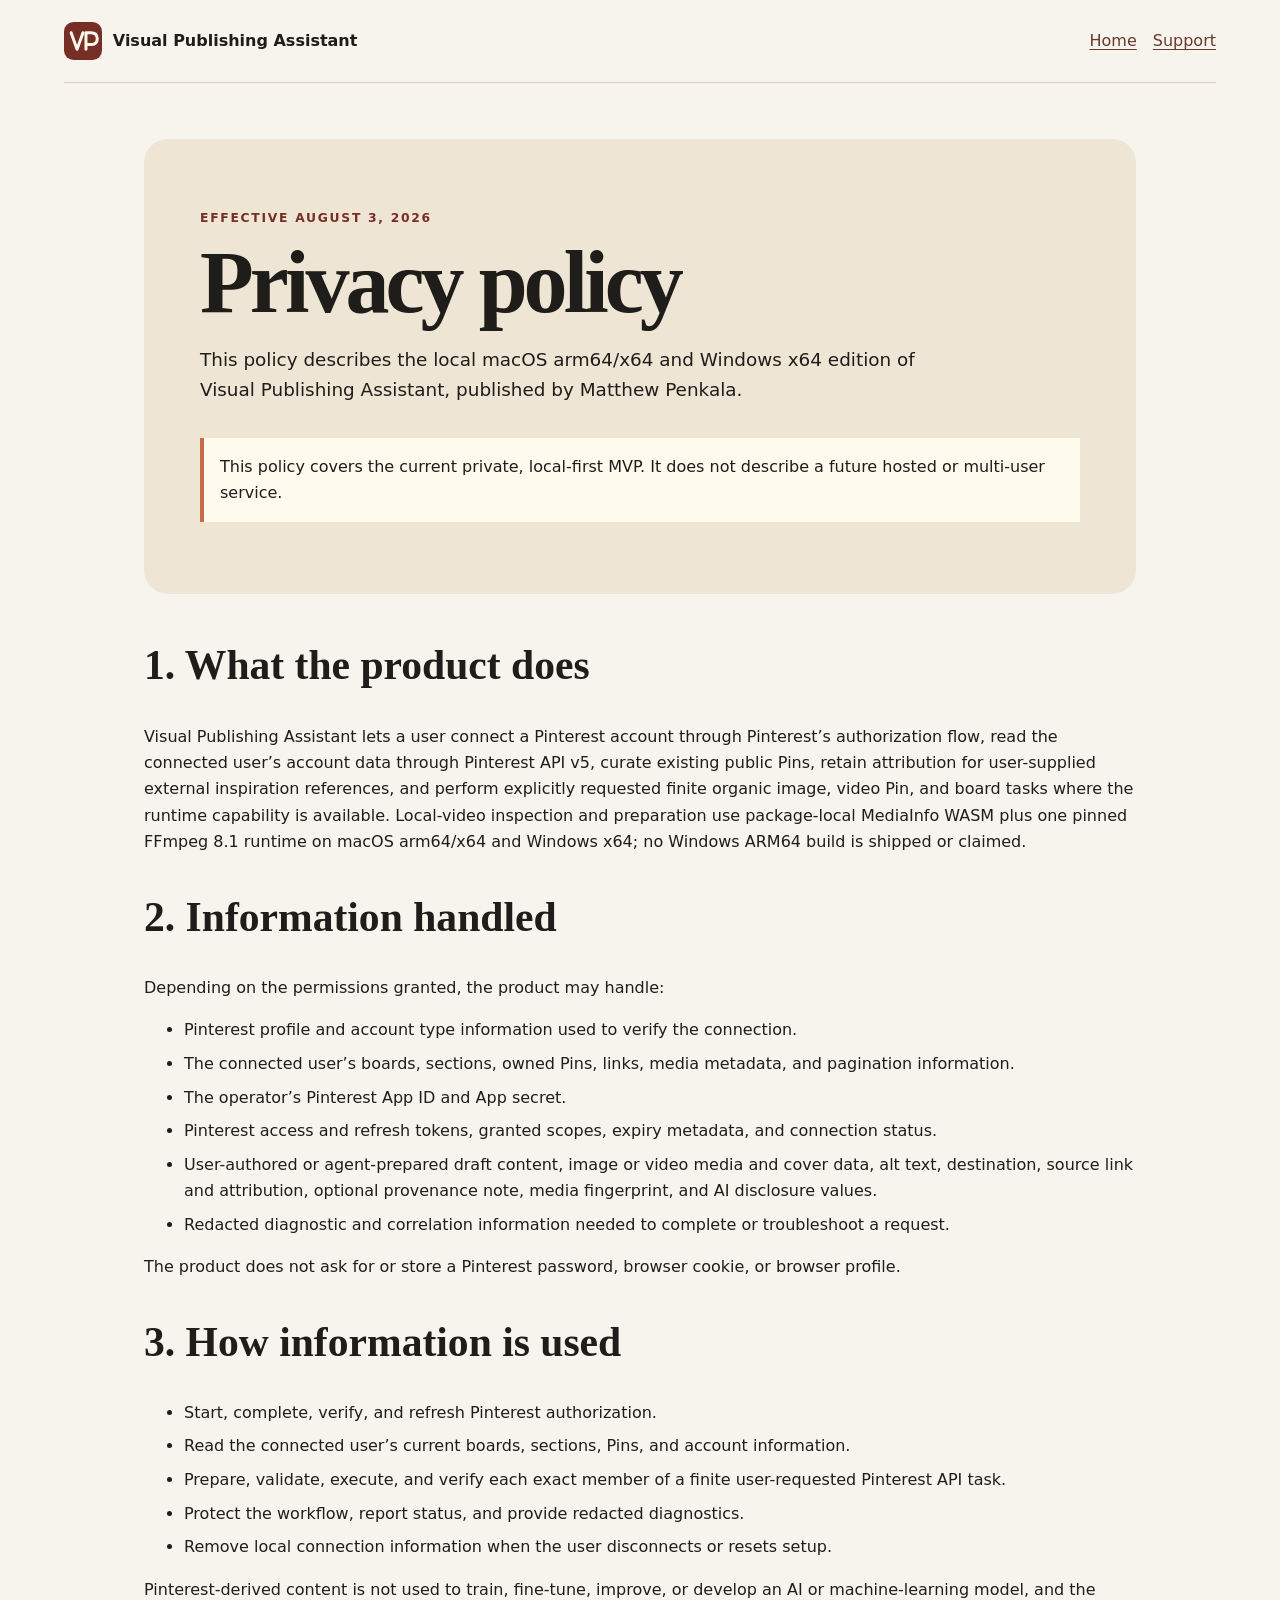
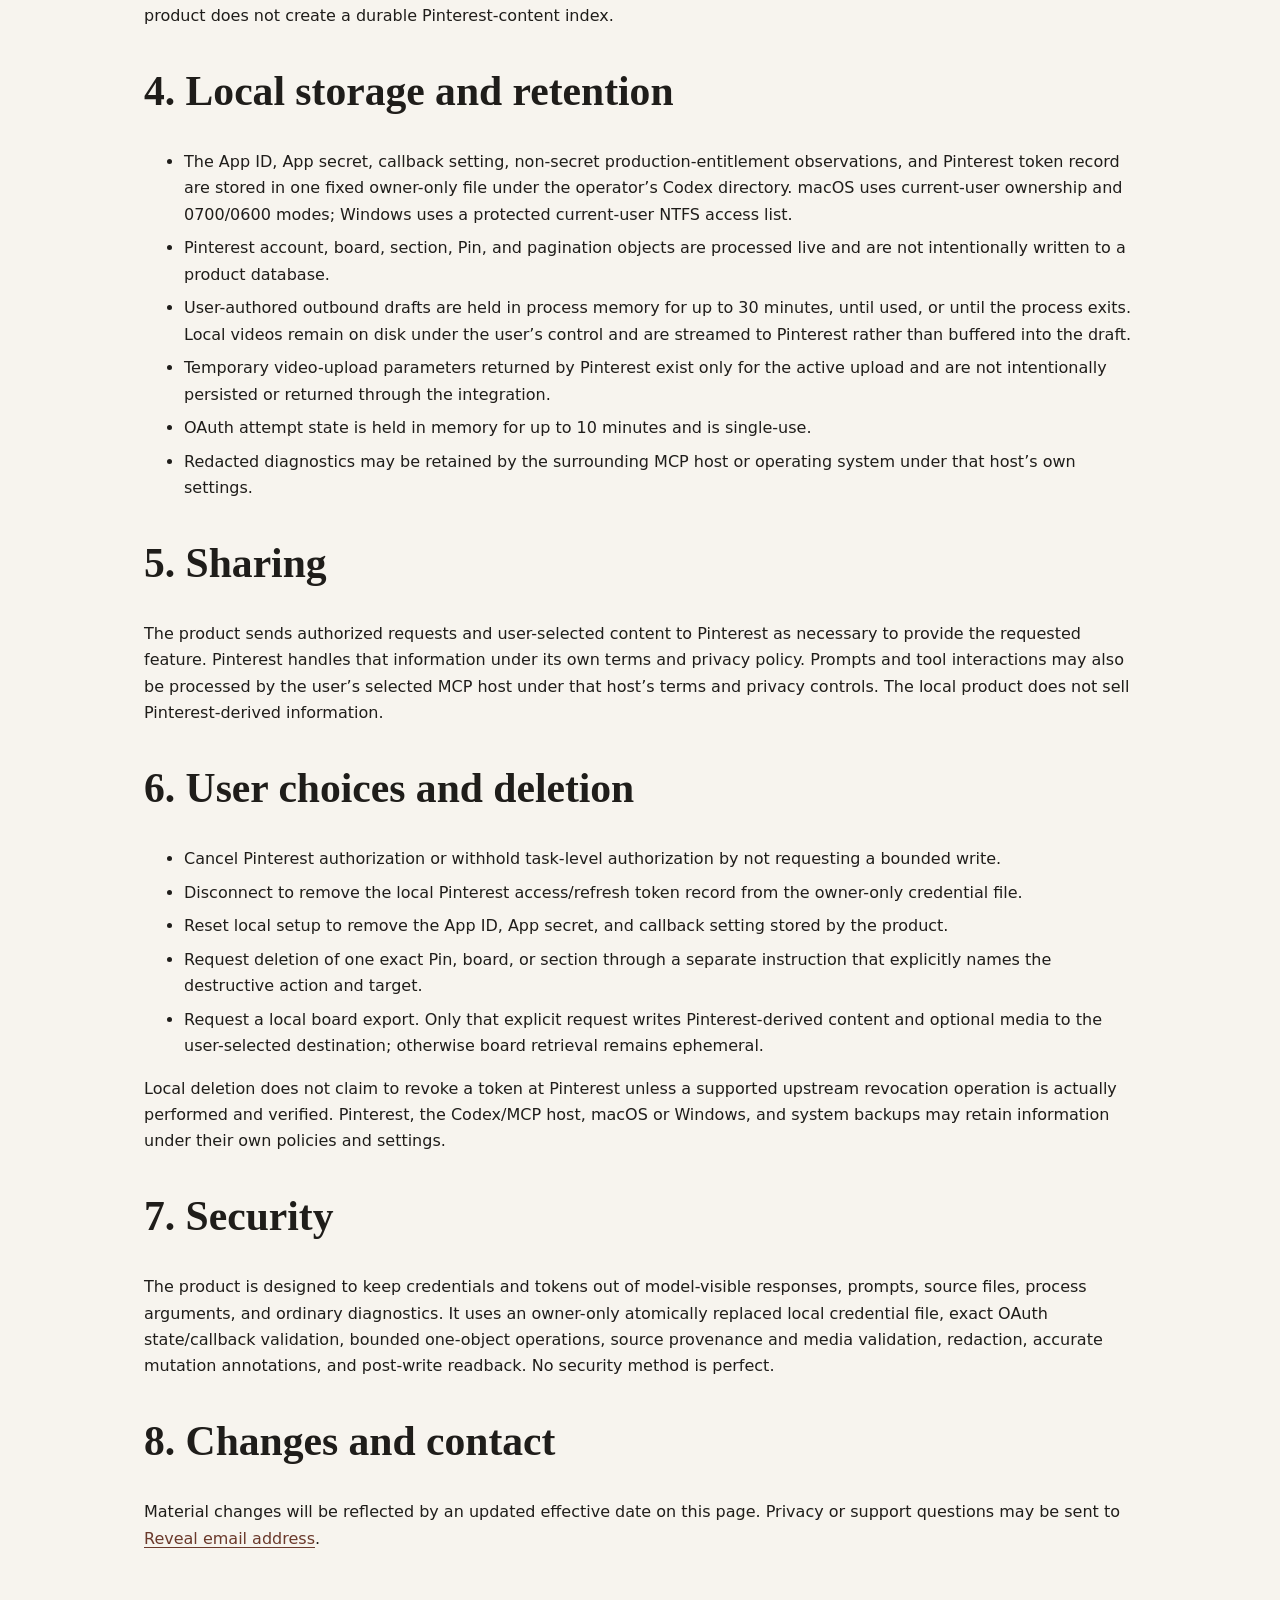
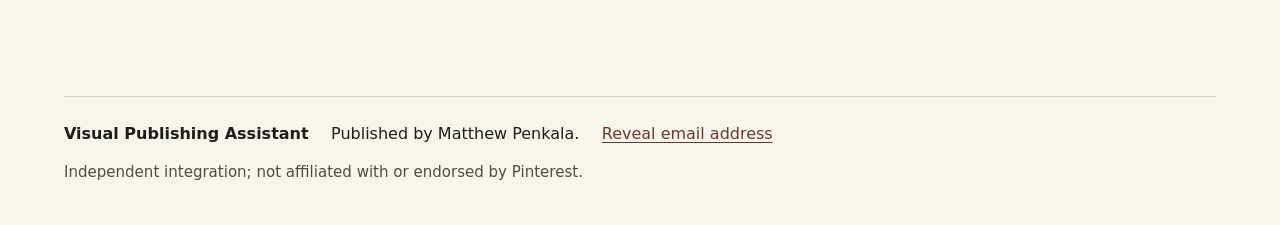
==== commit a9beeb90: "Align public platform contract with v0.5.3" ====
--- a/privacy/index.html
+++ b/privacy/index.html
@@ -24,11 +24,11 @@
         <header class="hero compact">
           <p class="eyebrow">Effective August 3, 2026</p>
           <h1>Privacy policy</h1>
-          <p class="lede">This policy describes the local macOS and Windows edition of Visual Publishing Assistant, published by Matthew Penkala.</p>
+          <p class="lede">This policy describes the local macOS arm64/x64 and Windows x64 edition of Visual Publishing Assistant, published by Matthew Penkala.</p>
           <p class="notice">This policy covers the current private, local-first MVP. It does not describe a future hosted or multi-user service.</p>
         </header>
         <h2>1. What the product does</h2>
-        <p>Visual Publishing Assistant lets a user connect a Pinterest account through Pinterest’s authorization flow, read the connected user’s account data through Pinterest API v5, curate existing public Pins, retain attribution for user-supplied external inspiration references, and perform explicitly requested finite organic image, video Pin, and board tasks where the runtime capability is available. Local-video inspection is packaged for macOS and Windows x64/ia32; Windows ARM64 retains the non-video surface pending a compatible packaged probe.</p>
+        <p>Visual Publishing Assistant lets a user connect a Pinterest account through Pinterest’s authorization flow, read the connected user’s account data through Pinterest API v5, curate existing public Pins, retain attribution for user-supplied external inspiration references, and perform explicitly requested finite organic image, video Pin, and board tasks where the runtime capability is available. Local-video inspection and preparation use package-local MediaInfo WASM plus one pinned FFmpeg 8.1 runtime on macOS arm64/x64 and Windows x64; no Windows ARM64 build is shipped or claimed.</p>
         <h2>2. Information handled</h2>
         <p>Depending on the permissions granted, the product may handle:</p>
         <ul>
